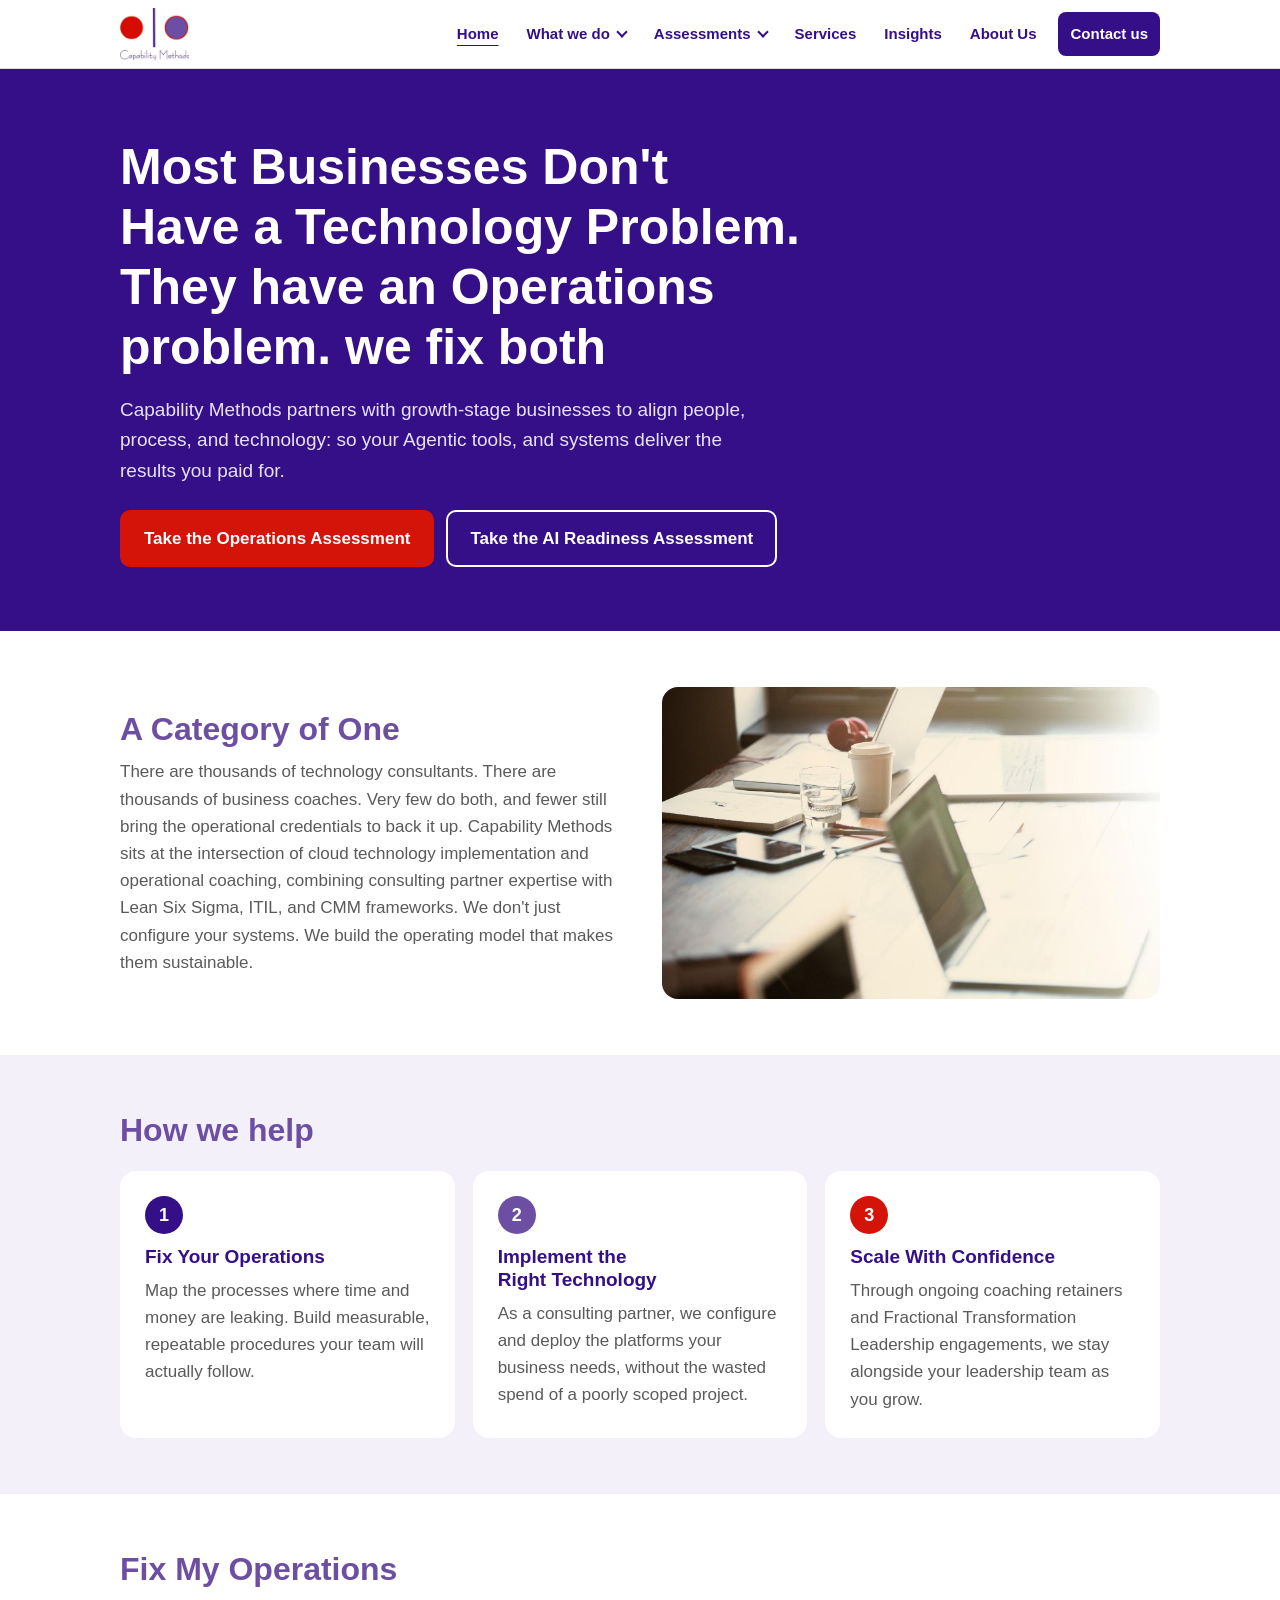
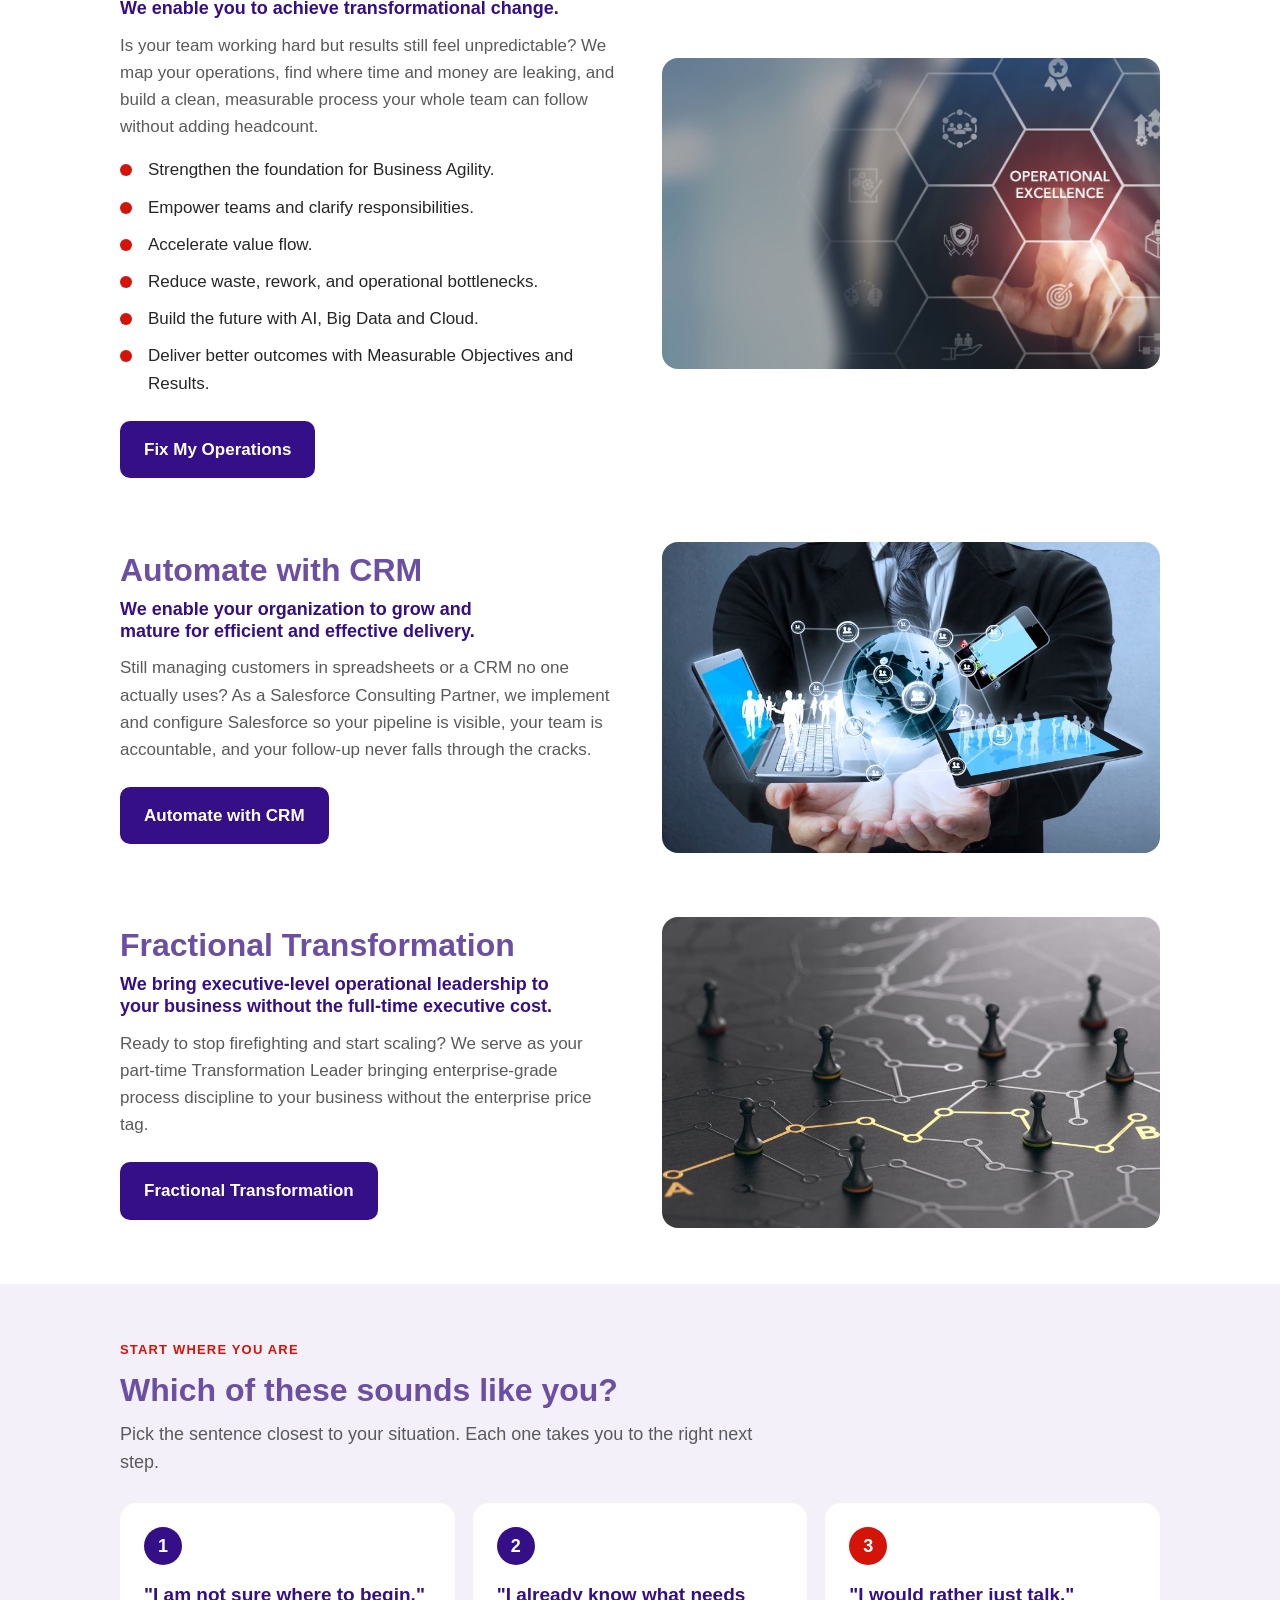
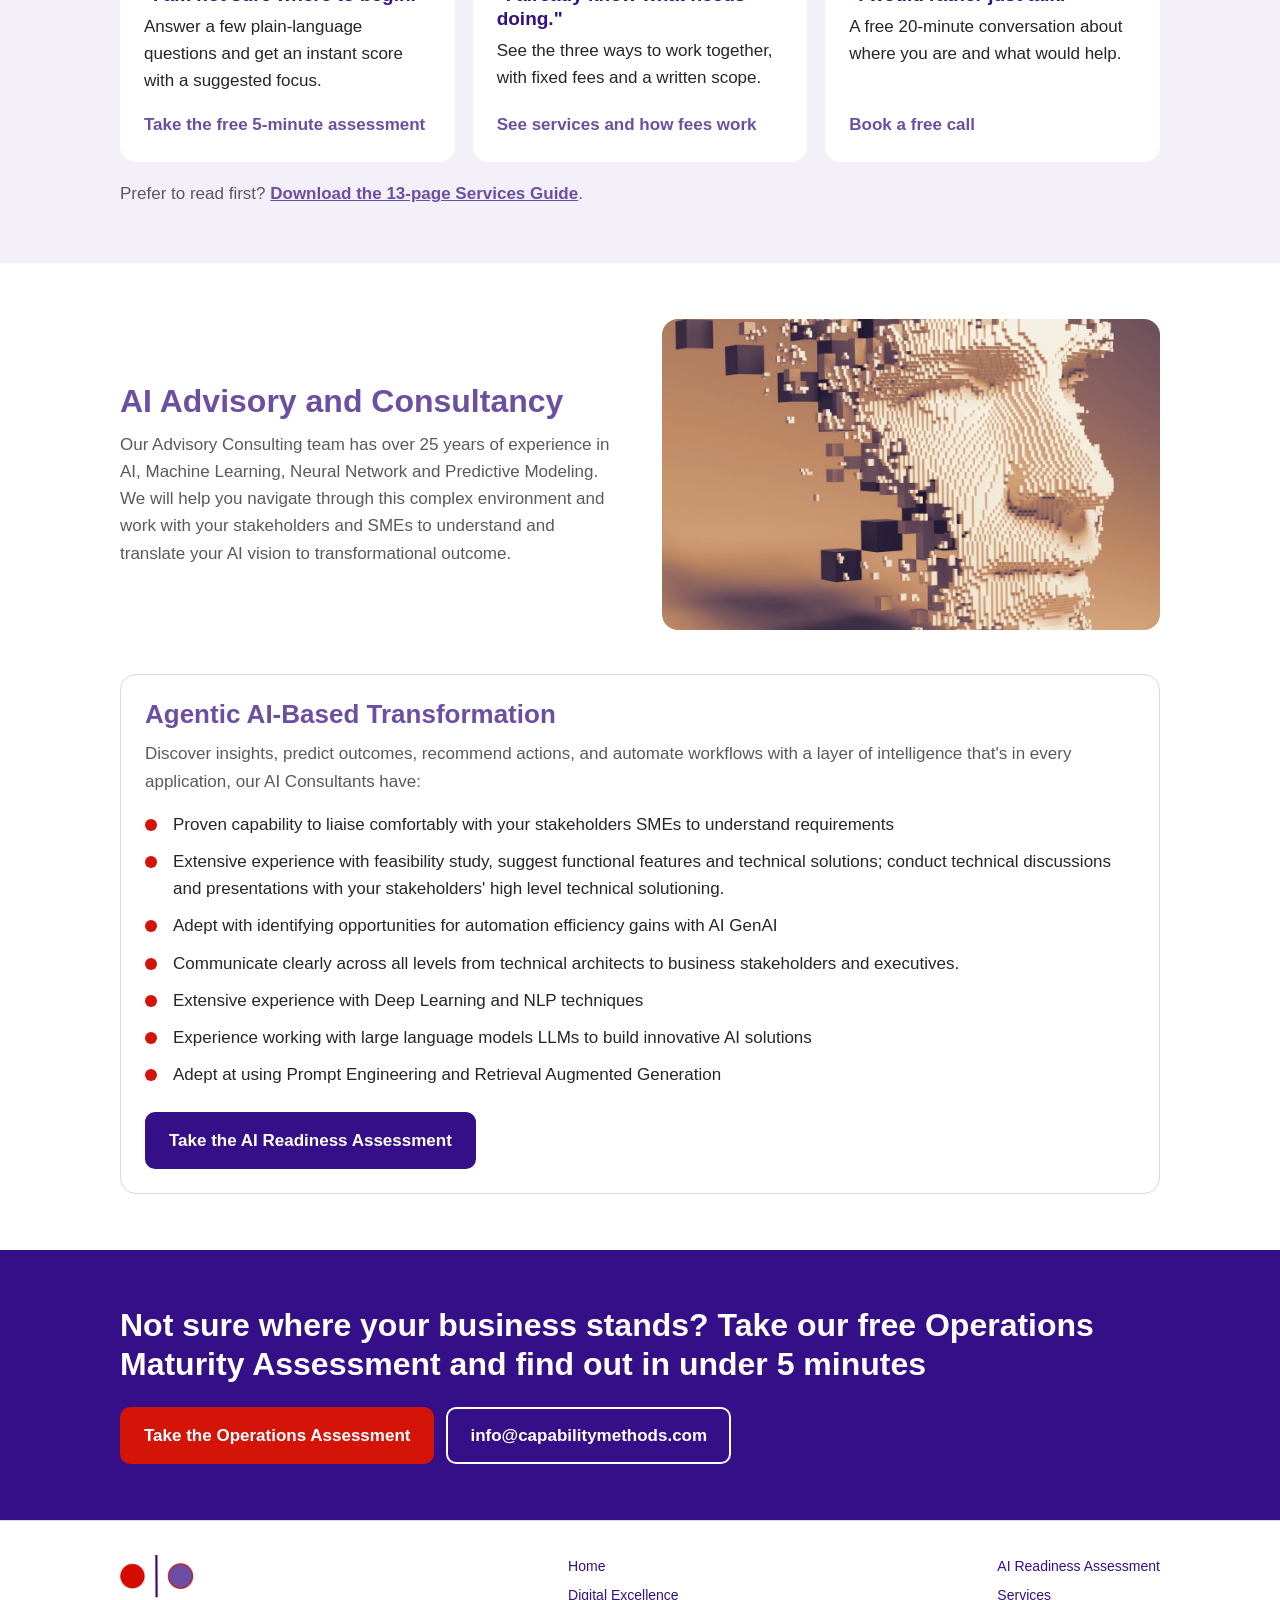
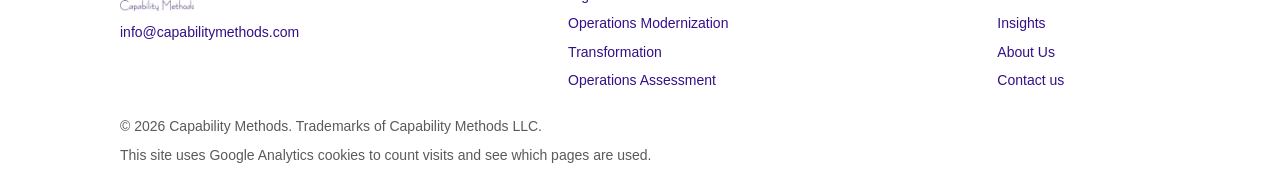
==== index.html @ bdabea22 "Capability Methods main site in the CMLLC brand: 8 pages, shared menu and footer, contact form and b" ====
<!doctype html>
<html lang="en">
<head>
<meta charset="utf-8">
<meta name="viewport" content="width=device-width, initial-scale=1">
<title>Capability Methods | People, process and technology for growth-stage businesses</title>
<meta name="description" content="Capability Methods partners with growth-stage businesses to align people, process, and technology, so your Agentic tools and systems deliver the results you paid for.">
<link rel="canonical" href="https://www.capabilitymethods.com/home">
<meta property="og:type" content="website">
<meta property="og:title" content="Capability Methods | People, process and technology for growth-stage businesses">
<meta property="og:description" content="Capability Methods partners with growth-stage businesses to align people, process, and technology, so your Agentic tools and systems deliver the results you paid for.">
<meta property="og:url" content="https://www.capabilitymethods.com/home">
<meta property="og:image" content="https://www.capabilitymethods.com/assets/img/logo.png">
<link rel="icon" href="/assets/img/logo.png">
<link rel="stylesheet" href="/assets/site.css">
<script async src="https://www.googletagmanager.com/gtag/js?id=G-MKHZ5TBPRN"></script>
<script>window.dataLayer=window.dataLayer||[];function gtag(){dataLayer.push(arguments)}gtag('js',new Date());gtag('config','G-MKHZ5TBPRN');</script>
</head>
<body>
<div class="nav"><div class="wrap">
  <a class="logo" href="https://www.capabilitymethods.com/home"><img src="/assets/img/logo.png" alt="Capability Methods" width="246" height="174"></a>
  <details class="burger"><summary>Menu</summary></details>
  <ul class="menu" aria-label="Main menu"><li><a href="https://www.capabilitymethods.com/home" aria-current="page">Home</a></li><li><details><summary>What we do</summary><ul class="sub"><li><a href="https://www.capabilitymethods.com/operations-consulting">Digital Excellence</a></li><li><a href="https://www.capabilitymethods.com/business-process-modernization">Operations Modernization</a></li><li><a href="https://www.capabilitymethods.com/business-transformation-consulting">Transformation</a></li></ul></details></li><li><details><summary>Assessments</summary><ul class="sub"><li><a href="https://www.capabilitymethods.com/operations-maturity-assessment">Operations Assessment</a></li><li><a href="https://www.capabilitymethods.com/ai-readiness-assessment">AI Readiness Assessment</a></li></ul></details></li><li><a href="https://services.capabilitymethods.com/">Services</a></li><li><a href="https://services.capabilitymethods.com/insights/">Insights</a></li><li><a href="https://www.capabilitymethods.com/about-capability-methods">About Us</a></li><li class="contact"><a href="https://www.capabilitymethods.com/contact-us">Contact us</a></li></ul>
</div></div>
<script>
(function () {
  var lists = Array.prototype.slice.call(document.querySelectorAll('.menu details'));
  var hover = window.matchMedia('(hover: hover) and (pointer: fine)');
  function closeAll(except) { lists.forEach(function (d) { if (d !== except) d.removeAttribute('open'); }); }
  lists.forEach(function (d) {
    var li = d.parentNode, timer;
    d.addEventListener('toggle', function () { if (d.open) closeAll(d); });
    d.querySelector('summary').addEventListener('click', function (e) { if (hover.matches && window.innerWidth > 980 && d.open) e.preventDefault(); });
    li.addEventListener('mouseenter', function () { if (hover.matches && window.innerWidth > 980) { clearTimeout(timer); d.setAttribute('open', ''); } });
    li.addEventListener('mouseleave', function () { if (hover.matches && window.innerWidth > 980) { timer = setTimeout(function () { d.removeAttribute('open'); }, 200); } });
  });
  document.addEventListener('click', function (e) { if (!e.target.closest('.menu details')) closeAll(null); });
  document.addEventListener('keydown', function (e) { if (e.key === 'Escape') closeAll(null); });
})();
</script>
<main>
<!-- EDIT: words on this page are Mark's live Google Sites text (copied 16 Nov 2026). Change words only between the tags. -->
<header class="hero"><div class="wrap">
  <h1>Most Businesses Don't Have a Technology Problem. They have an Operations problem. we fix both</h1>
  <p class="sub">Capability Methods partners with growth-stage businesses to align people, process, and technology: so your Agentic tools, and systems deliver the results you paid for.</p>
  <div class="actions">
    <a class="btn red" href="/operations-maturity-assessment">Take the Operations Assessment</a>
    <a class="btn ghostDark" href="/ai-readiness-assessment">Take the AI Readiness Assessment</a>
  </div>
</div></header>

<section><div class="wrap split">
  <div>
    <h2>A Category of One</h2>
    <p>There are thousands of technology consultants. There are thousands of business coaches. Very few do both, and fewer still bring the operational credentials to back it up. Capability Methods sits at the intersection of cloud technology implementation and operational coaching, combining consulting partner expertise with Lean Six Sigma, ITIL, and CMM frameworks. We don't just configure your systems. We build the operating model that makes them sustainable.</p>
  </div>
  <div class="pic"><img src="/assets/img/desk.jpg" alt="" width="1280" height="853"></div>
</div></section>

<section class="tint"><div class="wrap">
  <h2>How we help</h2>
  <div class="grid3" style="margin-top:22px">
    <div class="card"><span class="badge">1</span><h3>Fix Your Operations</h3><p>Map the processes where time and money are leaking. Build measurable, repeatable procedures your team will actually follow.</p></div>
    <div class="card"><span class="badge purple">2</span><h3>Implement the Right Technology</h3><p>As a consulting partner, we configure and deploy the platforms your business needs, without the wasted spend of a poorly scoped project.</p></div>
    <div class="card"><span class="badge red">3</span><h3>Scale With Confidence</h3><p>Through ongoing coaching retainers and Fractional Transformation Leadership engagements, we stay alongside your leadership team as you grow.</p></div>
  </div>
</div></section>

<section><div class="wrap">
  <div class="split">
    <div>
      <h2>Fix My Operations</h2>
      <h3>We enable you to achieve transformational change.</h3>
      <p>Is your team working hard but results still feel unpredictable? We map your operations, find where time and money are leaking, and build a clean, measurable process your whole team can follow without adding headcount.</p>
      <ul class="checks">
        <li>Strengthen the foundation for Business Agility.</li>
        <li>Empower teams and clarify responsibilities.</li>
        <li>Accelerate value flow.</li>
        <li>Reduce waste, rework, and operational bottlenecks.</li>
        <li>Build the future with AI, Big Data and Cloud.</li>
        <li>Deliver better outcomes with Measurable Objectives and Results.</li>
      </ul>
      <div class="actions"><a class="btn" href="/operations-consulting">Fix My Operations</a></div>
    </div>
    <div class="pic"><img src="/assets/img/operational-excellence.jpg" alt="" loading="lazy"></div>
  </div>

  <div class="split flip">
    <div>
      <h2>Automate with CRM</h2>
      <h3>We enable your organization to grow and mature for efficient and effective delivery.</h3>
      <p>Still managing customers in spreadsheets or a CRM no one actually uses? As a Salesforce Consulting Partner, we implement and configure Salesforce so your pipeline is visible, your team is accountable, and your follow-up never falls through the cracks.</p>
      <div class="actions"><a class="btn" href="/business-process-modernization">Automate with CRM</a></div>
    </div>
    <div class="pic"><img src="/assets/img/connected-business.jpg" alt="" loading="lazy"></div>
  </div>

  <div class="split">
    <div>
      <h2>Fractional Transformation</h2>
      <h3>We bring executive-level operational leadership to your business without the full-time executive cost.</h3>
      <p>Ready to stop firefighting and start scaling? We serve as your part-time Transformation Leader bringing enterprise-grade process discipline to your business without the enterprise price tag.</p>
      <div class="actions"><a class="btn" href="/business-transformation-consulting">Fractional Transformation</a></div>
    </div>
    <div class="pic"><img src="/assets/img/strategy.jpg" alt="" loading="lazy"></div>
  </div>
</div></section>

<section class="tint"><div class="wrap">
  <div class="eyebrow">Start where you are</div>
  <h2>Which of these sounds like you?</h2>
  <p class="lede">Pick the sentence closest to your situation. Each one takes you to the right next step.</p>
  <div class="grid3">
    <a class="pick" href="/operations-maturity-assessment"><span class="badge">1</span><span class="say">"I am not sure where to begin."</span><span>Answer a few plain-language questions and get an instant score with a suggested focus.</span><span class="cta">Take the free 5-minute assessment</span></a>
    <a class="pick" href="https://services.capabilitymethods.com/#tiers"><span class="badge">2</span><span class="say">"I already know what needs doing."</span><span>See the three ways to work together, with fixed fees and a written scope.</span><span class="cta">See services and how fees work</span></a>
    <a class="pick" href="https://calendly.com/capabilitymethods"><span class="badge red">3</span><span class="say">"I would rather just talk."</span><span>A free 20-minute conversation about where you are and what would help.</span><span class="cta">Book a free call</span></a>
  </div>
  <p class="foot-note">Prefer to read first? <a href="https://services.capabilitymethods.com/#guide"><strong>Download the 13-page Services Guide</strong></a>.</p>
</div></section>

<section><div class="wrap">
  <div class="split flip">
    <div>
      <h2>AI Advisory and Consultancy</h2>
      <p>Our Advisory Consulting team has over 25 years of experience in AI, Machine Learning, Neural Network and Predictive Modeling. We will help you navigate through this complex environment and work with your stakeholders and SMEs to understand and translate your AI vision to transformational outcome.</p>
    </div>
    <div class="pic"><img src="/assets/img/ai.jpg" alt="" loading="lazy"></div>
  </div>
  <div class="card" style="margin-top:44px">
    <h2 style="font-size:26px">Agentic AI-Based Transformation</h2>
    <p>Discover insights, predict outcomes, recommend actions, and automate workflows with a layer of intelligence that's in every application, our AI Consultants have:</p>
    <ul class="checks">
      <li>Proven capability to liaise comfortably with your stakeholders SMEs to understand requirements</li>
      <li>Extensive experience with feasibility study, suggest functional features and technical solutions; conduct technical discussions and presentations with your stakeholders' high level technical solutioning.</li>
      <li>Adept with identifying opportunities for automation efficiency gains with AI GenAI</li>
      <li>Communicate clearly across all levels from technical architects to business stakeholders and executives.</li>
      <li>Extensive experience with Deep Learning and NLP techniques</li>
      <li>Experience working with large language models LLMs to build innovative AI solutions</li>
      <li>Adept at using Prompt Engineering and Retrieval Augmented Generation</li>
    </ul>
    <div class="actions"><a class="btn" href="/ai-readiness-assessment">Take the AI Readiness Assessment</a></div>
  </div>
</div></section>

<section class="final"><div class="wrap">
  <h2>Not sure where your business stands? Take our free Operations Maturity Assessment and find out in under 5 minutes</h2>
  <div class="actions">
    <a class="btn red" href="/operations-maturity-assessment">Take the Operations Assessment</a>
    <a class="btn ghostDark" href="mailto:info@capabilitymethods.com">info@capabilitymethods.com</a>
  </div>
</div></section>
</main>
<footer><div class="wrap">
  <div class="cols">
    <div><a class="logo" href="https://www.capabilitymethods.com/home"><img src="/assets/img/logo.png" alt="Capability Methods" width="246" height="174" loading="lazy"></a>
      <p style="margin-top:10px"><a href="mailto:info@capabilitymethods.com">info@capabilitymethods.com</a></p></div>
    <ul><li><a href="https://www.capabilitymethods.com/home">Home</a></li><li><a href="https://www.capabilitymethods.com/operations-consulting">Digital Excellence</a></li><li><a href="https://www.capabilitymethods.com/business-process-modernization">Operations Modernization</a></li><li><a href="https://www.capabilitymethods.com/business-transformation-consulting">Transformation</a></li><li><a href="https://www.capabilitymethods.com/operations-maturity-assessment">Operations Assessment</a></li></ul><ul><li><a href="https://www.capabilitymethods.com/ai-readiness-assessment">AI Readiness Assessment</a></li><li><a href="https://services.capabilitymethods.com/">Services</a></li><li><a href="https://services.capabilitymethods.com/insights/">Insights</a></li><li><a href="https://www.capabilitymethods.com/about-capability-methods">About Us</a></li><li><a href="https://www.capabilitymethods.com/contact-us">Contact us</a></li></ul>
  </div>
  <div class="legal">
    <p>&copy; 2026 Capability Methods. Trademarks of Capability Methods LLC.</p>
    <p>This site uses Google Analytics cookies to count visits and see which pages are used.</p>
  </div>
</div></footer>
<script>
// Each embedded tool (contact form, assessments) reports its height; the page sizes its frame to fit, so no scroll box.
window.addEventListener('message', function (e) {
  if (!e.data || !e.data.cmEmbedHeight) return;
  document.querySelectorAll('iframe.embed').forEach(function (f) {
    if (f.contentWindow === e.source) f.style.height = (e.data.cmEmbedHeight + 2) + 'px';
  });
});
</script>
</body>
</html>
---- assets/site.css ----
/* Produced by the Web/Cloud chat (card W-7). CMLLC brand: same tokens as services.capabilitymethods.com. */
:root{--indigo:#350F88;--purple:#6C4FA3;--red:#D41409;--ink:#262626;--ink2:#5A5A5A;--line:#DCD5EE;--tint:#F3F0FA;--font:Arial,Helvetica,sans-serif}
*{box-sizing:border-box;margin:0;padding:0}
html{scroll-behavior:smooth}
body{font-family:var(--font);color:var(--ink);background:#fff;line-height:1.6;font-size:17px;color-scheme:light}
img{max-width:100%;height:auto;display:block}
.wrap{max-width:1080px;margin-inline:auto;padding-inline:20px}
h1,h2,h3{color:var(--indigo);line-height:1.2;text-wrap:balance}
h2{color:var(--purple)}
h2{font-size:clamp(24px,3.4vw,32px);margin-bottom:10px}
h3{font-size:19px}
p.lede{color:var(--ink2);max-width:64ch;margin-bottom:26px;font-size:18px}
section{padding-block:56px}
section.tint{background:var(--tint)}
.eyebrow{font-size:13px;font-weight:700;letter-spacing:.09em;text-transform:uppercase;color:var(--red);margin-bottom:10px}
a{color:var(--purple)}
a:hover{color:var(--red)}
:focus-visible{outline:3px solid var(--purple);outline-offset:2px}

/* top bar and menu */
.nav{position:sticky;top:0;z-index:20;background:#fff;border-bottom:1px solid var(--line)}
.nav .wrap{display:flex;align-items:center;justify-content:space-between;gap:14px;padding-block:8px}
.nav .logo img{height:52px;width:auto}
.menu{display:flex;align-items:center;gap:4px;list-style:none}
.menu > li{position:relative}
.menu a,.menu summary{display:block;padding:10px 12px;border-radius:8px;font-weight:700;font-size:15px;color:var(--indigo);text-decoration:none;cursor:pointer;list-style:none;white-space:nowrap}
.menu summary::-webkit-details-marker{display:none}
.menu summary::after{content:"";display:inline-block;width:6px;height:6px;margin-left:8px;border-right:2px solid currentColor;border-bottom:2px solid currentColor;transform:translateY(-3px) rotate(45deg)}
.menu a:hover,.menu summary:hover{background:var(--tint)}
.menu a[aria-current]{text-decoration:underline;text-underline-offset:6px}
.menu .sub{position:absolute;top:100%;left:0;min-width:250px;background:#fff;border:1px solid var(--line);border-radius:12px;padding:6px;box-shadow:0 10px 30px rgba(53,15,136,.12);list-style:none}
.menu .sub a{font-weight:400;font-size:15px}
.menu .contact a{background:var(--indigo);color:#fff;margin-left:6px}
.nav .menu a:hover{color:var(--indigo)}
.nav .menu .contact a:hover{color:#fff}
.menu .contact a:hover{opacity:.92;background:var(--indigo)}
.burger{display:none}
@media(max-width:980px){
  .burger{display:block}
  .burger summary{list-style:none;cursor:pointer;font-weight:700;color:var(--indigo);border:2px solid var(--indigo);border-radius:10px;padding:8px 14px}
  .burger summary::-webkit-details-marker{display:none}
  .nav .menu{display:none}
  .burger[open] + .menu{display:flex;flex-direction:column;align-items:stretch;position:absolute;top:100%;left:0;right:0;background:#fff;border-bottom:1px solid var(--line);padding:8px 20px 16px}
  .menu .sub{position:static;box-shadow:none;border:0;padding:0 0 0 14px}
  .menu .contact a{margin:6px 0 0}
}

/* buttons */
.btn{display:inline-block;text-align:center;text-decoration:none;border:2px solid var(--indigo);border-radius:10px;padding:13px 22px;font:inherit;font-weight:700;background:var(--indigo);color:#fff;cursor:pointer}
.btn:hover{opacity:.92}
.btn.onDark{background:#fff;color:var(--indigo);border-color:#fff}
.btn.ghostDark{background:transparent;color:#fff;border-color:#fff}
.btn.ghost{background:transparent;color:var(--indigo)}
.btn.red{background:var(--red);border-color:var(--red);color:#fff}
.btn:hover,.btn.red:hover,.btn.ghostDark:hover{color:#fff}
.btn.onDark:hover{color:var(--indigo)}
.actions{display:flex;gap:12px;flex-wrap:wrap;margin-top:24px}

/* hero */
.hero{background:var(--indigo);color:#fff;padding-block:68px 64px}
.hero .eyebrow{color:#CFC2EE}
.hero h1{color:#fff;font-size:clamp(32px,5vw,50px);max-width:28ch}
.hero p.sub{margin-top:18px;max-width:62ch;font-size:19px;color:#E9E2FA}

/* cards and grids */
.grid3{display:grid;grid-template-columns:repeat(3,1fr);gap:18px}
@media(max-width:900px){.grid3{grid-template-columns:1fr}}
.card{background:#fff;border:1px solid var(--line);border-radius:16px;padding:24px;min-width:0}
section.tint .card{border-color:transparent}
.card p{color:var(--ink2);margin-top:8px}
.badge{flex:none;width:38px;height:38px;border-radius:50%;background:var(--indigo);color:#fff;display:inline-grid;place-items:center;font-weight:700;font-size:18px;margin-bottom:12px}
.badge.red{background:var(--red)}
.badge.purple{background:var(--purple)}

/* text + picture rows */
.split{display:grid;grid-template-columns:1fr 1fr;gap:44px;align-items:center}
.split + .split{margin-top:64px}
.split.flip .pic{order:2}
.split .pic img{border-radius:16px;width:100%;aspect-ratio:16/10;object-fit:cover}
.split h2 a{text-decoration:none}
.split h3{color:var(--indigo);font-size:18px;margin-bottom:12px}
.split p{color:var(--ink2)}
@media(max-width:860px){.split{grid-template-columns:1fr;gap:20px}.split.flip .pic{order:0}}
.checks{list-style:none;display:grid;gap:10px;margin-top:16px}
.checks li{padding-left:28px;position:relative}
.checks li::before{content:"";position:absolute;left:0;top:8px;width:12px;height:12px;border-radius:50%;background:var(--red)}
.more{display:inline-block;margin-top:18px;font-weight:700;text-decoration:none}
.more:hover{text-decoration:underline;text-underline-offset:4px}

/* "which sounds like you" cards */
a.pick{display:flex;flex-direction:column;gap:6px;text-decoration:none;color:inherit;background:#fff;border-radius:16px;padding:22px;border:2px solid transparent;transition:border-color .15s,transform .15s}
a.pick:hover,a.pick:focus-visible{border-color:var(--purple);transform:translateY(-2px);outline:none}
a.pick .say{font-size:19px;font-weight:700;color:var(--indigo);line-height:1.25}
a.pick .cta{margin-top:auto;padding-top:10px;font-weight:700;color:var(--purple)}
a.pick:hover .cta{text-decoration:underline;text-underline-offset:4px}
.foot-note{margin-top:18px;color:var(--ink2)}
@media(prefers-reduced-motion:reduce){a.pick{transition:none}}

/* closing band */
.final{background:var(--indigo);color:#fff}
.final h2{color:#fff}
.hero h2{color:#fff}
.final p{color:#E9E2FA;max-width:62ch}

/* footer */
footer{padding-block:34px 24px;color:var(--ink2);font-size:14px;border-top:1px solid var(--line)}
footer .cols{display:flex;flex-wrap:wrap;gap:28px 60px;justify-content:space-between;align-items:flex-start}
footer .logo img{height:56px;width:auto}
footer ul{list-style:none;display:grid;gap:6px}
footer a{color:var(--indigo);text-decoration:none}
footer a:hover{color:var(--red)}
footer .legal{margin-top:24px}
footer .legal p+p{margin-top:6px}

/* embedded tools (contact form and the two assessments) */
.embed{border:0;width:100%;min-height:300px;display:block;background:transparent;overflow:hidden}
.quote{border-left:4px solid var(--purple);padding:6px 0 6px 18px;margin-top:16px;color:var(--ink);font-size:18px}
.quote cite{display:block;margin-top:6px;font-style:normal;font-size:14px;color:var(--ink2)}
.grid2{display:grid;grid-template-columns:repeat(2,1fr);gap:18px}
@media(max-width:800px){.grid2{grid-template-columns:1fr}}
.pillar .we{margin-top:10px;font-size:15px;color:var(--ink)}
.pillar .we b{color:var(--indigo)}
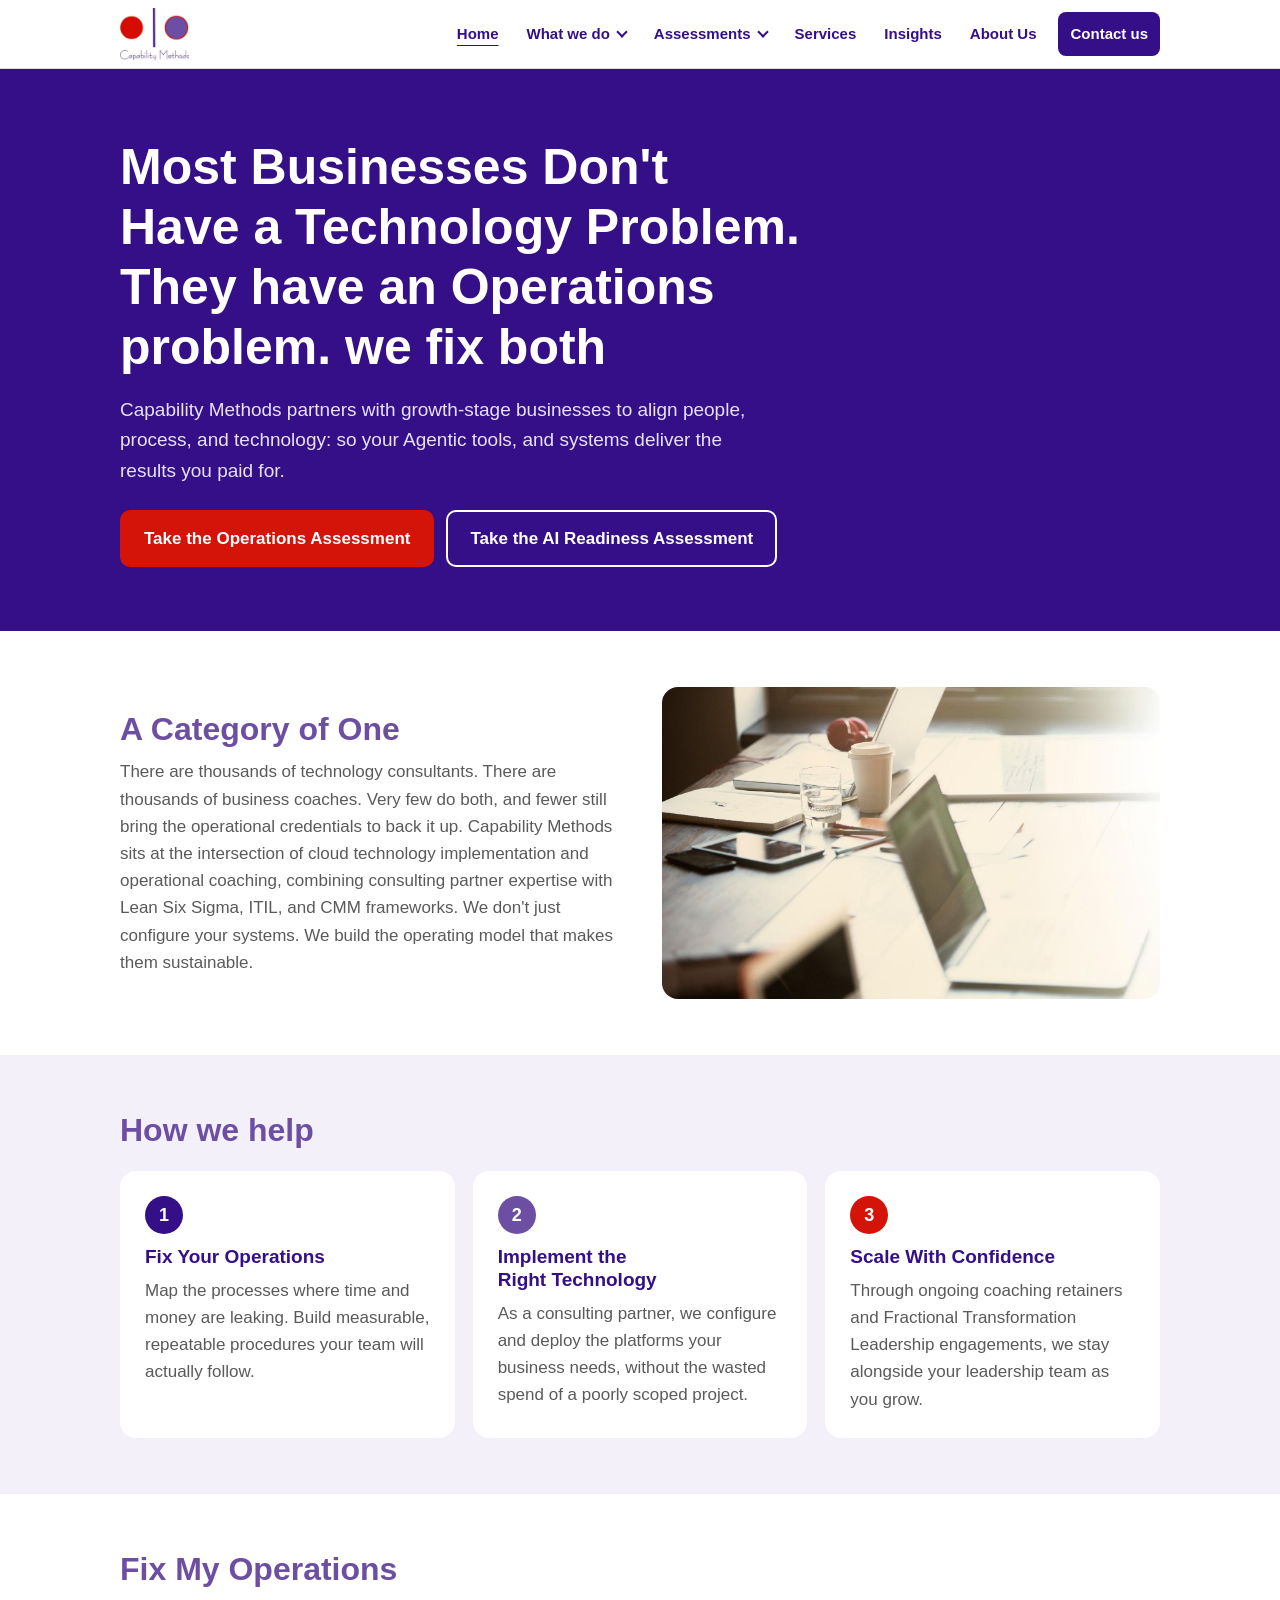
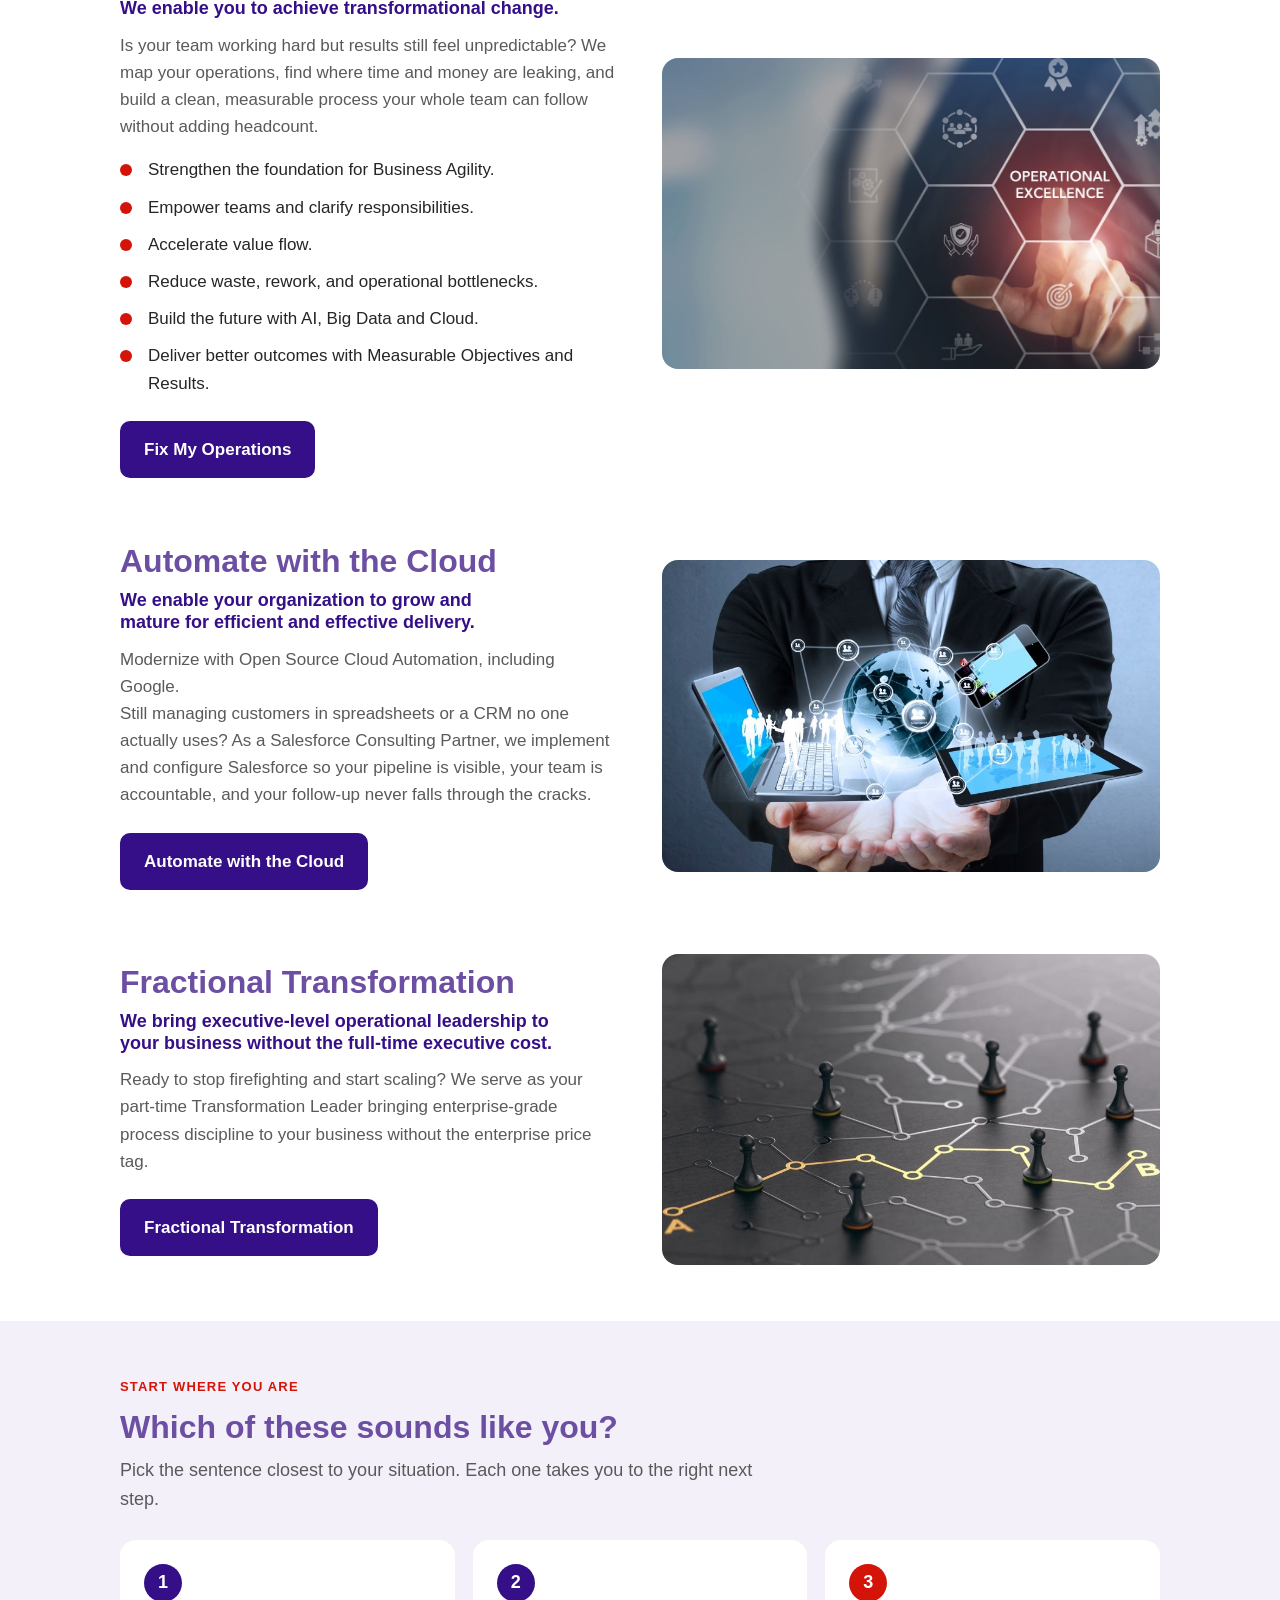
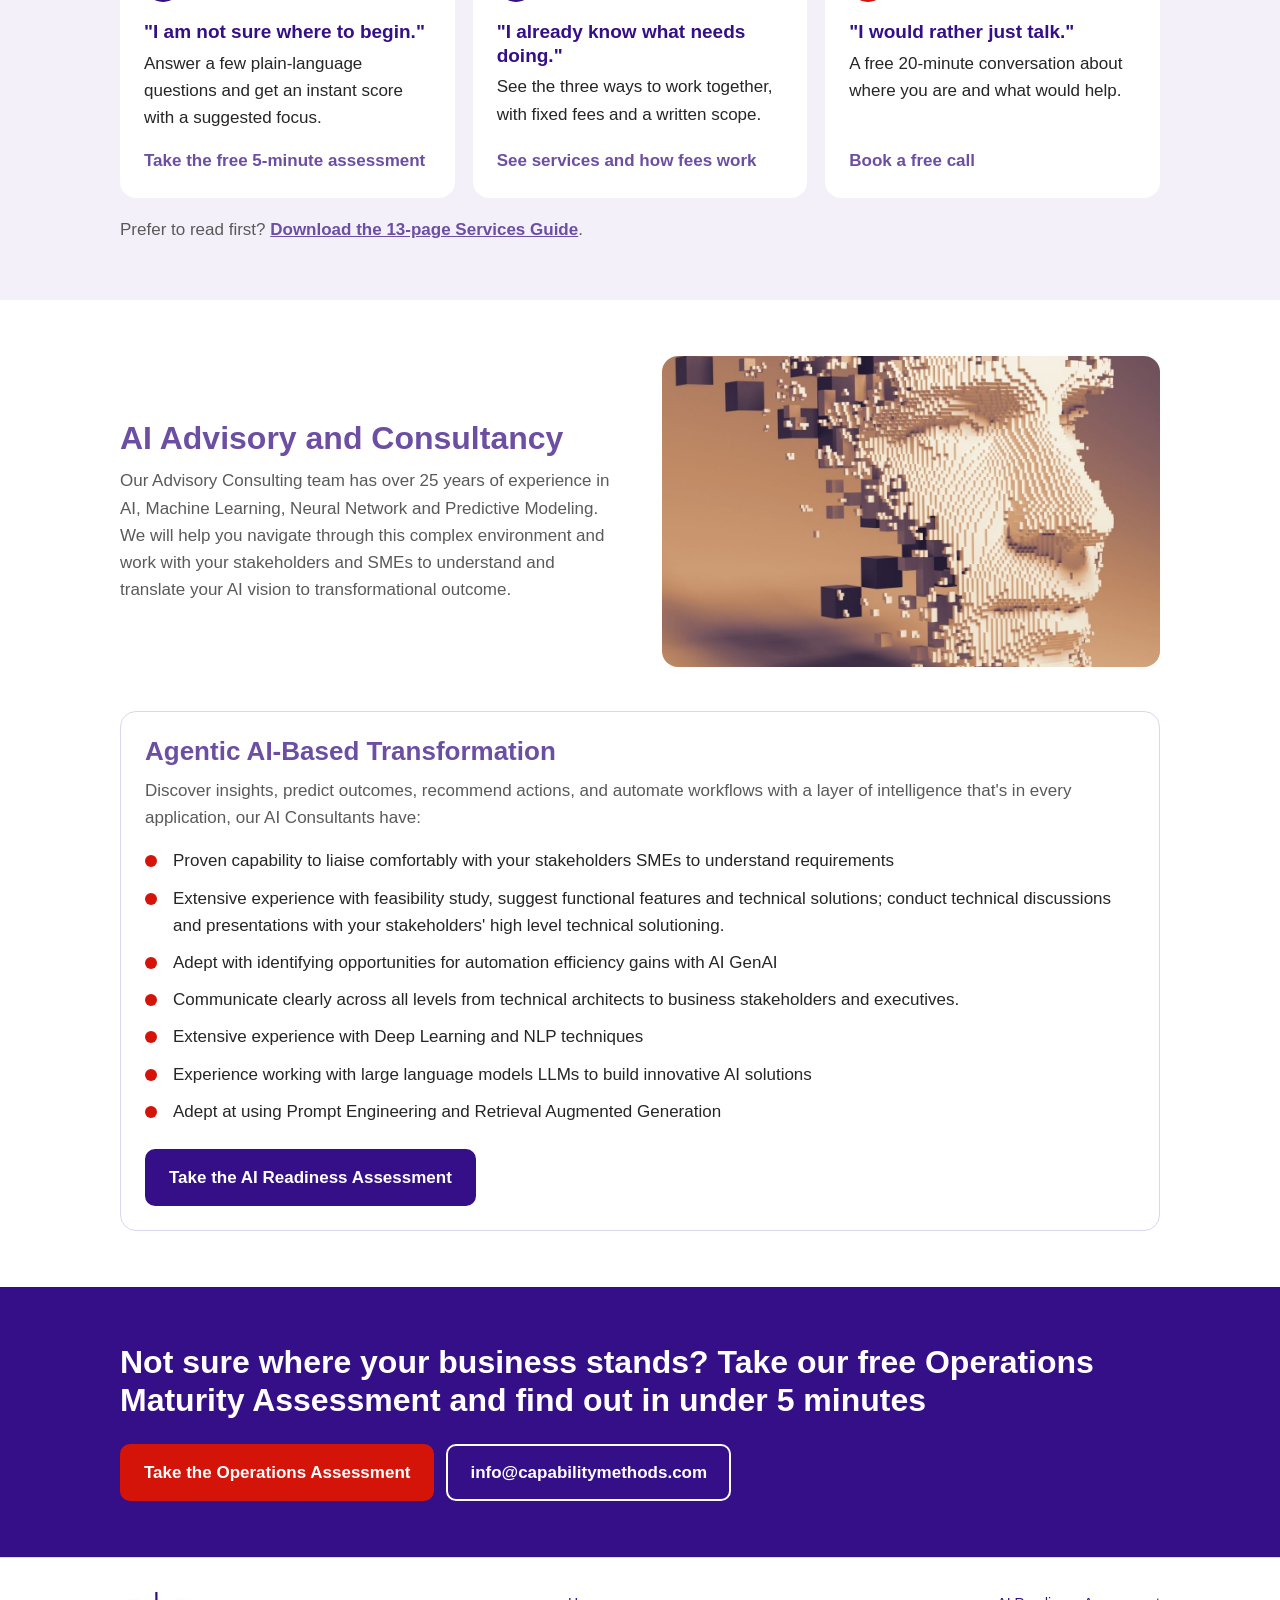
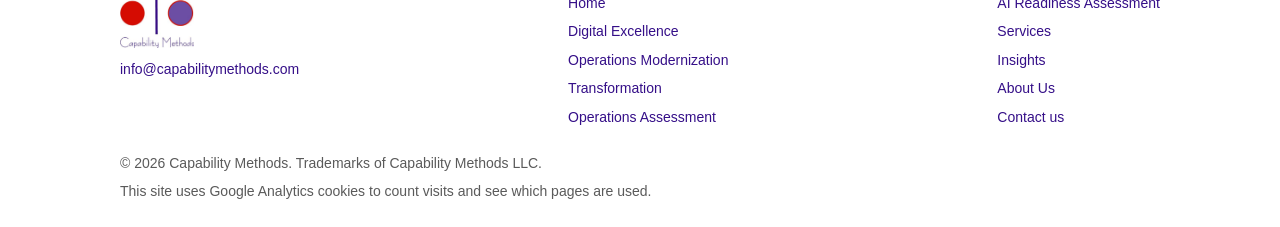
==== commit a93b2f28: "Home: Automate with the Cloud" ====
--- a/index.html
+++ b/index.html
@@ -5,11 +5,11 @@
 <meta name="viewport" content="width=device-width, initial-scale=1">
 <title>Capability Methods | People, process and technology for growth-stage businesses</title>
 <meta name="description" content="Capability Methods partners with growth-stage businesses to align people, process, and technology, so your Agentic tools and systems deliver the results you paid for.">
-<link rel="canonical" href="https://www.capabilitymethods.com/home">
+<link rel="canonical" href="https://www.capabilitymethods.com/home/">
 <meta property="og:type" content="website">
 <meta property="og:title" content="Capability Methods | People, process and technology for growth-stage businesses">
 <meta property="og:description" content="Capability Methods partners with growth-stage businesses to align people, process, and technology, so your Agentic tools and systems deliver the results you paid for.">
-<meta property="og:url" content="https://www.capabilitymethods.com/home">
+<meta property="og:url" content="https://www.capabilitymethods.com/home/">
 <meta property="og:image" content="https://www.capabilitymethods.com/assets/img/logo.png">
 <link rel="icon" href="/assets/img/logo.png">
 <link rel="stylesheet" href="/assets/site.css">
@@ -18,9 +18,9 @@
 </head>
 <body>
 <div class="nav"><div class="wrap">
-  <a class="logo" href="https://www.capabilitymethods.com/home"><img src="/assets/img/logo.png" alt="Capability Methods" width="246" height="174"></a>
+  <a class="logo" href="https://www.capabilitymethods.com/home/"><img src="/assets/img/logo.png" alt="Capability Methods" width="246" height="174"></a>
   <details class="burger"><summary>Menu</summary></details>
-  <ul class="menu" aria-label="Main menu"><li><a href="https://www.capabilitymethods.com/home" aria-current="page">Home</a></li><li><details><summary>What we do</summary><ul class="sub"><li><a href="https://www.capabilitymethods.com/operations-consulting">Digital Excellence</a></li><li><a href="https://www.capabilitymethods.com/business-process-modernization">Operations Modernization</a></li><li><a href="https://www.capabilitymethods.com/business-transformation-consulting">Transformation</a></li></ul></details></li><li><details><summary>Assessments</summary><ul class="sub"><li><a href="https://www.capabilitymethods.com/operations-maturity-assessment">Operations Assessment</a></li><li><a href="https://www.capabilitymethods.com/ai-readiness-assessment">AI Readiness Assessment</a></li></ul></details></li><li><a href="https://services.capabilitymethods.com/">Services</a></li><li><a href="https://services.capabilitymethods.com/insights/">Insights</a></li><li><a href="https://www.capabilitymethods.com/about-capability-methods">About Us</a></li><li class="contact"><a href="https://www.capabilitymethods.com/contact-us">Contact us</a></li></ul>
+  <ul class="menu" aria-label="Main menu"><li><a href="https://www.capabilitymethods.com/home/" aria-current="page">Home</a></li><li><details><summary>What we do</summary><ul class="sub"><li><a href="https://www.capabilitymethods.com/operations-consulting/">Digital Excellence</a></li><li><a href="https://www.capabilitymethods.com/business-process-modernization/">Operations Modernization</a></li><li><a href="https://www.capabilitymethods.com/business-transformation-consulting/">Transformation</a></li></ul></details></li><li><details><summary>Assessments</summary><ul class="sub"><li><a href="https://www.capabilitymethods.com/operations-maturity-assessment/">Operations Assessment</a></li><li><a href="https://www.capabilitymethods.com/ai-readiness-assessment/">AI Readiness Assessment</a></li></ul></details></li><li><a href="https://services.capabilitymethods.com/">Services</a></li><li><a href="https://services.capabilitymethods.com/insights/">Insights</a></li><li><a href="https://www.capabilitymethods.com/about-capability-methods/">About Us</a></li><li class="contact"><a href="https://www.capabilitymethods.com/contact-us/">Contact us</a></li></ul>
 </div></div>
 <script>
 (function () {
@@ -44,8 +44,8 @@
   <h1>Most Businesses Don't Have a Technology Problem. They have an Operations problem. we fix both</h1>
   <p class="sub">Capability Methods partners with growth-stage businesses to align people, process, and technology: so your Agentic tools, and systems deliver the results you paid for.</p>
   <div class="actions">
-    <a class="btn red" href="/operations-maturity-assessment">Take the Operations Assessment</a>
-    <a class="btn ghostDark" href="/ai-readiness-assessment">Take the AI Readiness Assessment</a>
+    <a class="btn red" href="/operations-maturity-assessment/">Take the Operations Assessment</a>
+    <a class="btn ghostDark" href="/ai-readiness-assessment/">Take the AI Readiness Assessment</a>
   </div>
 </div></header>
 
@@ -80,17 +80,18 @@
         <li>Build the future with AI, Big Data and Cloud.</li>
         <li>Deliver better outcomes with Measurable Objectives and Results.</li>
       </ul>
-      <div class="actions"><a class="btn" href="/operations-consulting">Fix My Operations</a></div>
+      <div class="actions"><a class="btn" href="/operations-consulting/">Fix My Operations</a></div>
     </div>
     <div class="pic"><img src="/assets/img/operational-excellence.jpg" alt="" loading="lazy"></div>
   </div>
 
   <div class="split flip">
     <div>
-      <h2>Automate with CRM</h2>
+      <h2>Automate with the Cloud</h2>
       <h3>We enable your organization to grow and mature for efficient and effective delivery.</h3>
+      <p>Modernize with Open Source Cloud Automation, including Google.</p>
       <p>Still managing customers in spreadsheets or a CRM no one actually uses? As a Salesforce Consulting Partner, we implement and configure Salesforce so your pipeline is visible, your team is accountable, and your follow-up never falls through the cracks.</p>
-      <div class="actions"><a class="btn" href="/business-process-modernization">Automate with CRM</a></div>
+      <div class="actions"><a class="btn" href="/business-process-modernization/">Automate with the Cloud</a></div>
     </div>
     <div class="pic"><img src="/assets/img/connected-business.jpg" alt="" loading="lazy"></div>
   </div>
@@ -100,7 +101,7 @@
       <h2>Fractional Transformation</h2>
       <h3>We bring executive-level operational leadership to your business without the full-time executive cost.</h3>
       <p>Ready to stop firefighting and start scaling? We serve as your part-time Transformation Leader bringing enterprise-grade process discipline to your business without the enterprise price tag.</p>
-      <div class="actions"><a class="btn" href="/business-transformation-consulting">Fractional Transformation</a></div>
+      <div class="actions"><a class="btn" href="/business-transformation-consulting/">Fractional Transformation</a></div>
     </div>
     <div class="pic"><img src="/assets/img/strategy.jpg" alt="" loading="lazy"></div>
   </div>
@@ -111,7 +112,7 @@
   <h2>Which of these sounds like you?</h2>
   <p class="lede">Pick the sentence closest to your situation. Each one takes you to the right next step.</p>
   <div class="grid3">
-    <a class="pick" href="/operations-maturity-assessment"><span class="badge">1</span><span class="say">"I am not sure where to begin."</span><span>Answer a few plain-language questions and get an instant score with a suggested focus.</span><span class="cta">Take the free 5-minute assessment</span></a>
+    <a class="pick" href="/operations-maturity-assessment/"><span class="badge">1</span><span class="say">"I am not sure where to begin."</span><span>Answer a few plain-language questions and get an instant score with a suggested focus.</span><span class="cta">Take the free 5-minute assessment</span></a>
     <a class="pick" href="https://services.capabilitymethods.com/#tiers"><span class="badge">2</span><span class="say">"I already know what needs doing."</span><span>See the three ways to work together, with fixed fees and a written scope.</span><span class="cta">See services and how fees work</span></a>
     <a class="pick" href="https://calendly.com/capabilitymethods"><span class="badge red">3</span><span class="say">"I would rather just talk."</span><span>A free 20-minute conversation about where you are and what would help.</span><span class="cta">Book a free call</span></a>
   </div>
@@ -138,23 +139,23 @@
       <li>Experience working with large language models LLMs to build innovative AI solutions</li>
       <li>Adept at using Prompt Engineering and Retrieval Augmented Generation</li>
     </ul>
-    <div class="actions"><a class="btn" href="/ai-readiness-assessment">Take the AI Readiness Assessment</a></div>
+    <div class="actions"><a class="btn" href="/ai-readiness-assessment/">Take the AI Readiness Assessment</a></div>
   </div>
 </div></section>
 
 <section class="final"><div class="wrap">
   <h2>Not sure where your business stands? Take our free Operations Maturity Assessment and find out in under 5 minutes</h2>
   <div class="actions">
-    <a class="btn red" href="/operations-maturity-assessment">Take the Operations Assessment</a>
+    <a class="btn red" href="/operations-maturity-assessment/">Take the Operations Assessment</a>
     <a class="btn ghostDark" href="mailto:info@capabilitymethods.com">info@capabilitymethods.com</a>
   </div>
 </div></section>
 </main>
 <footer><div class="wrap">
   <div class="cols">
-    <div><a class="logo" href="https://www.capabilitymethods.com/home"><img src="/assets/img/logo.png" alt="Capability Methods" width="246" height="174" loading="lazy"></a>
+    <div><a class="logo" href="https://www.capabilitymethods.com/home/"><img src="/assets/img/logo.png" alt="Capability Methods" width="246" height="174" loading="lazy"></a>
       <p style="margin-top:10px"><a href="mailto:info@capabilitymethods.com">info@capabilitymethods.com</a></p></div>
-    <ul><li><a href="https://www.capabilitymethods.com/home">Home</a></li><li><a href="https://www.capabilitymethods.com/operations-consulting">Digital Excellence</a></li><li><a href="https://www.capabilitymethods.com/business-process-modernization">Operations Modernization</a></li><li><a href="https://www.capabilitymethods.com/business-transformation-consulting">Transformation</a></li><li><a href="https://www.capabilitymethods.com/operations-maturity-assessment">Operations Assessment</a></li></ul><ul><li><a href="https://www.capabilitymethods.com/ai-readiness-assessment">AI Readiness Assessment</a></li><li><a href="https://services.capabilitymethods.com/">Services</a></li><li><a href="https://services.capabilitymethods.com/insights/">Insights</a></li><li><a href="https://www.capabilitymethods.com/about-capability-methods">About Us</a></li><li><a href="https://www.capabilitymethods.com/contact-us">Contact us</a></li></ul>
+    <ul><li><a href="https://www.capabilitymethods.com/home/">Home</a></li><li><a href="https://www.capabilitymethods.com/operations-consulting/">Digital Excellence</a></li><li><a href="https://www.capabilitymethods.com/business-process-modernization/">Operations Modernization</a></li><li><a href="https://www.capabilitymethods.com/business-transformation-consulting/">Transformation</a></li><li><a href="https://www.capabilitymethods.com/operations-maturity-assessment/">Operations Assessment</a></li></ul><ul><li><a href="https://www.capabilitymethods.com/ai-readiness-assessment/">AI Readiness Assessment</a></li><li><a href="https://services.capabilitymethods.com/">Services</a></li><li><a href="https://services.capabilitymethods.com/insights/">Insights</a></li><li><a href="https://www.capabilitymethods.com/about-capability-methods/">About Us</a></li><li><a href="https://www.capabilitymethods.com/contact-us/">Contact us</a></li></ul>
   </div>
   <div class="legal">
     <p>&copy; 2026 Capability Methods. Trademarks of Capability Methods LLC.</p>
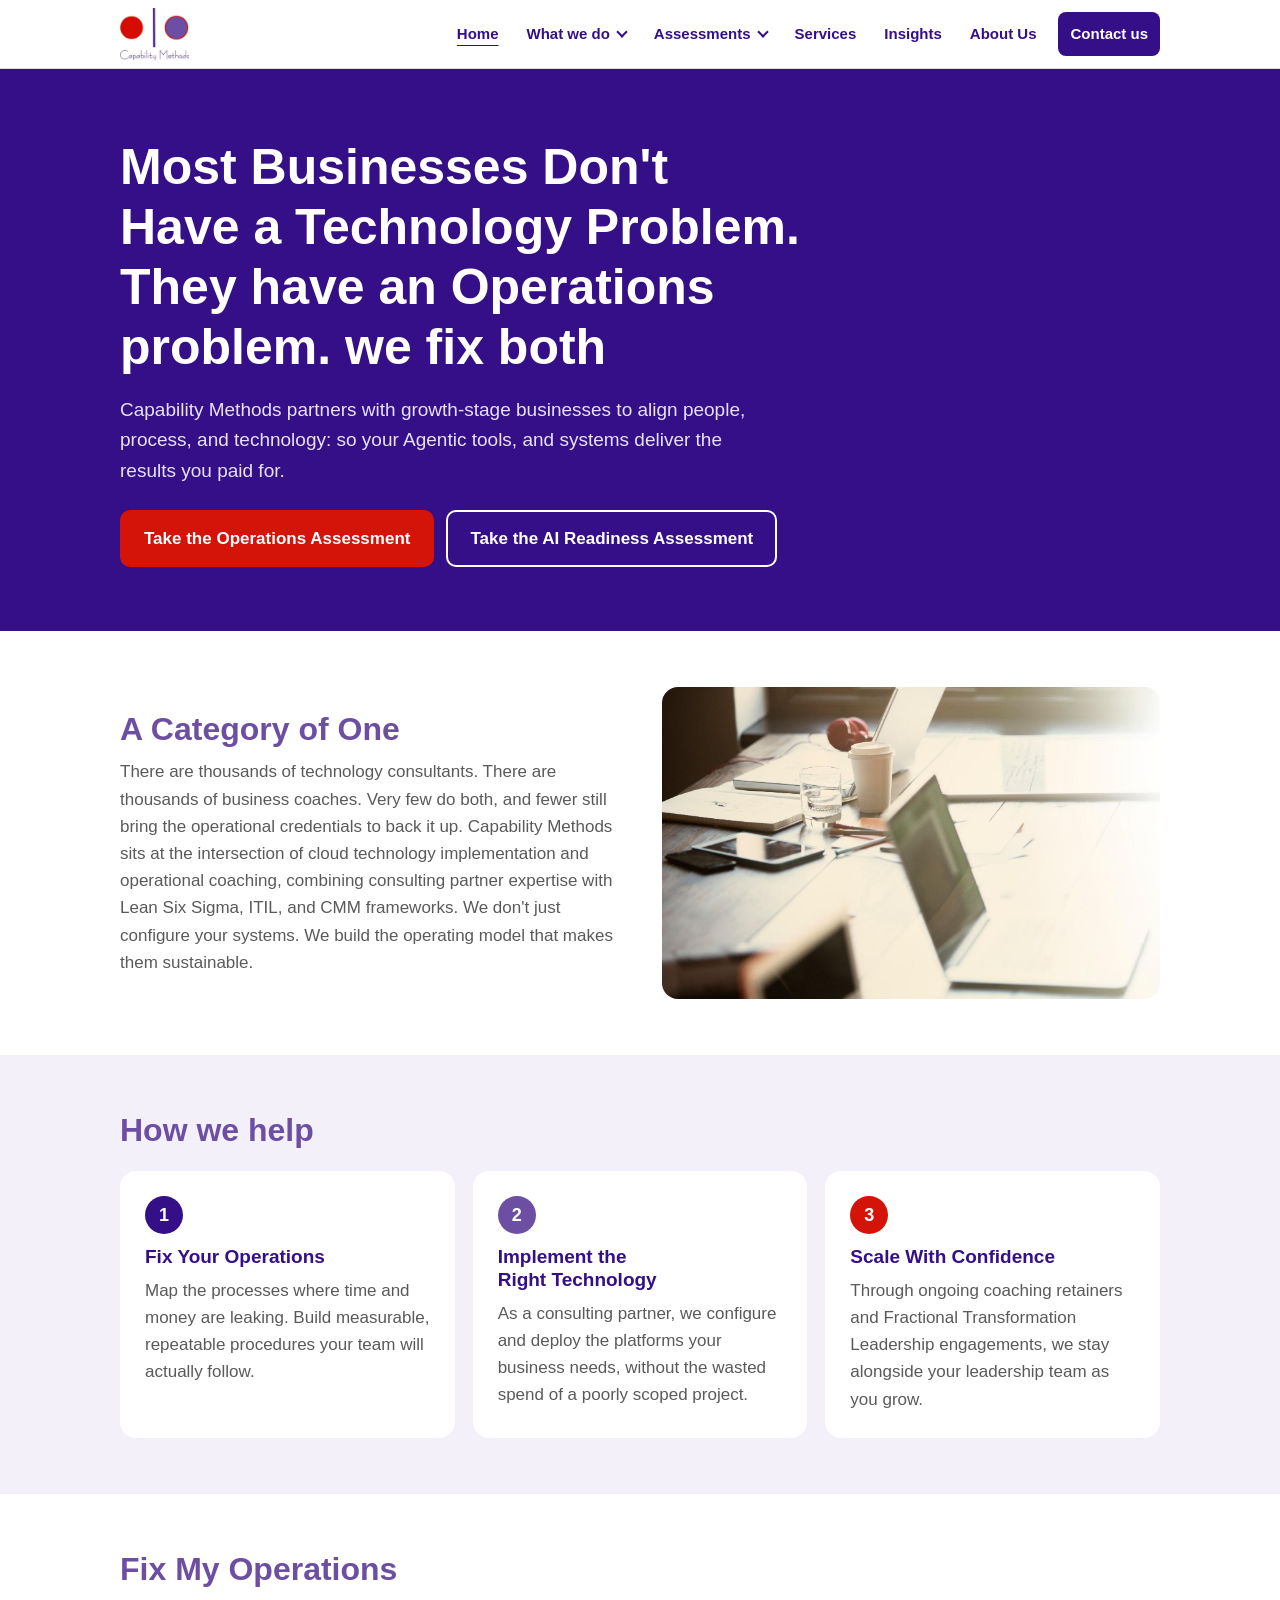
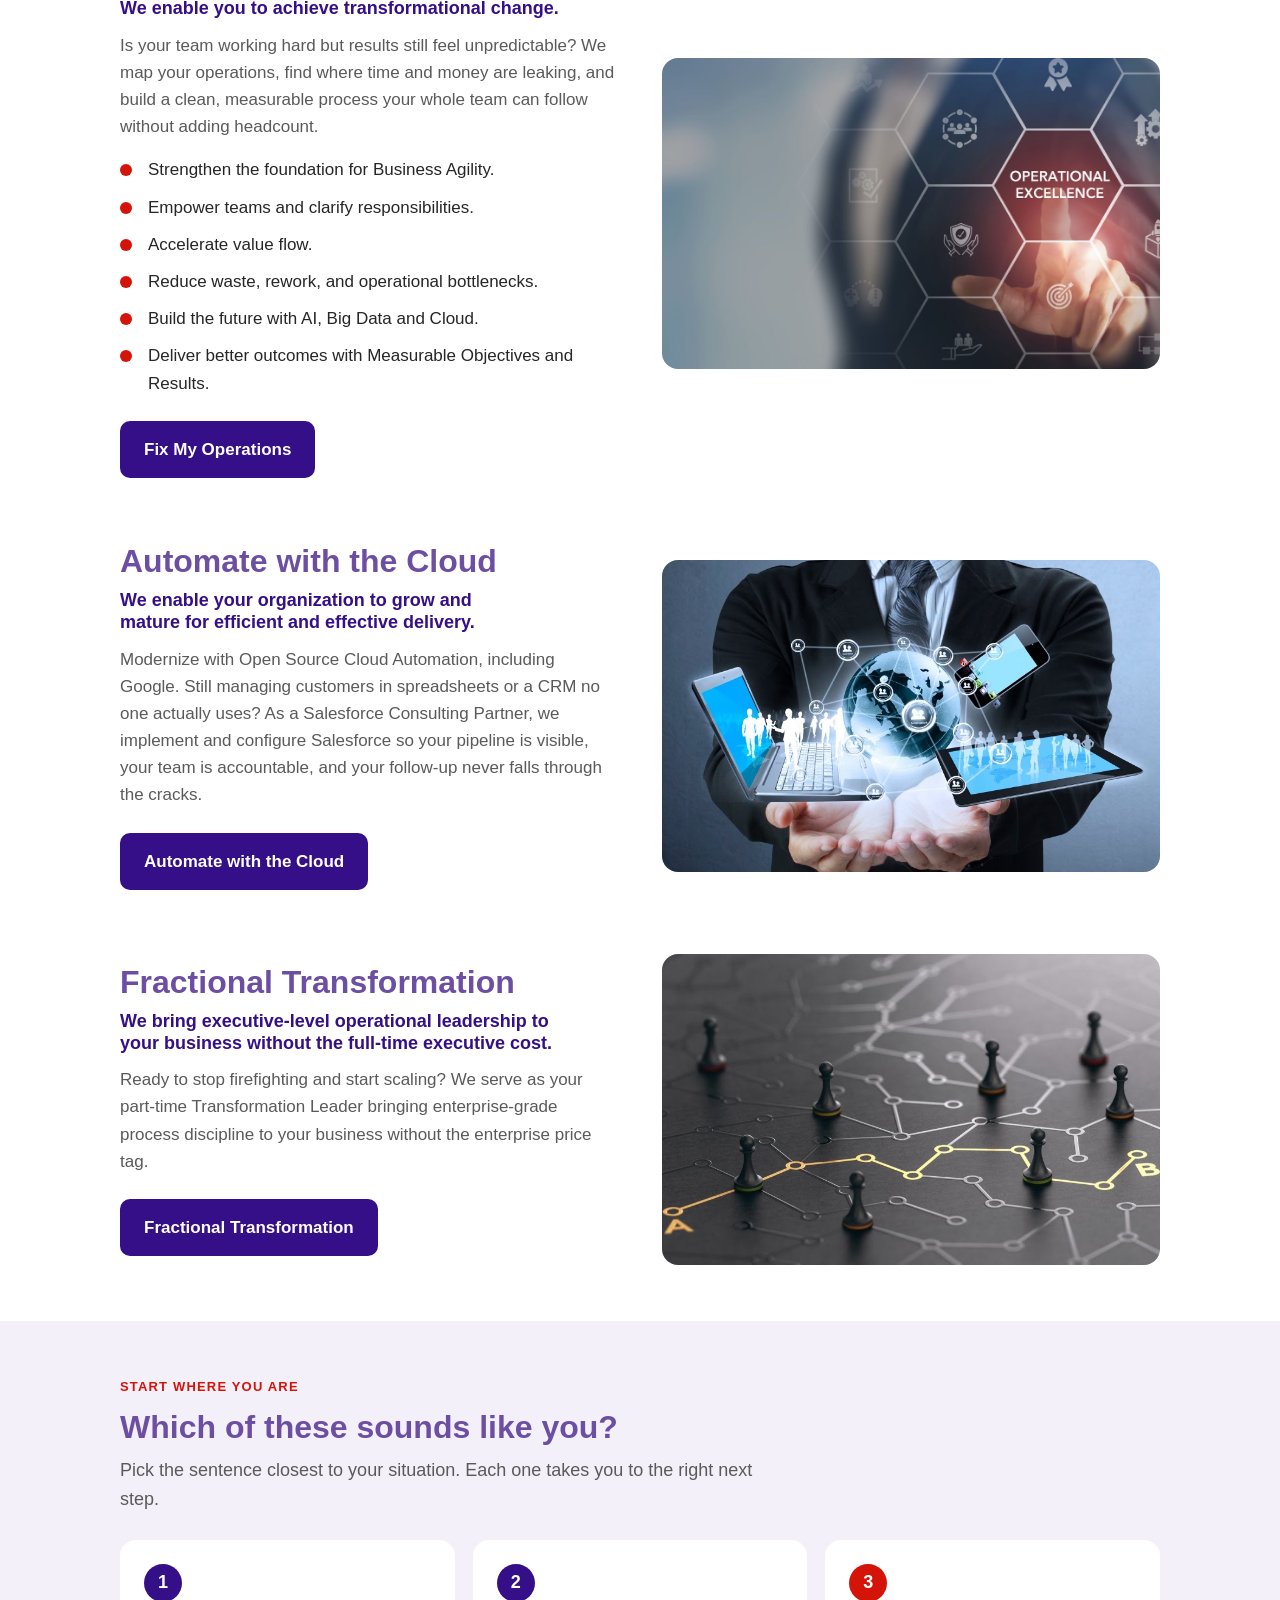
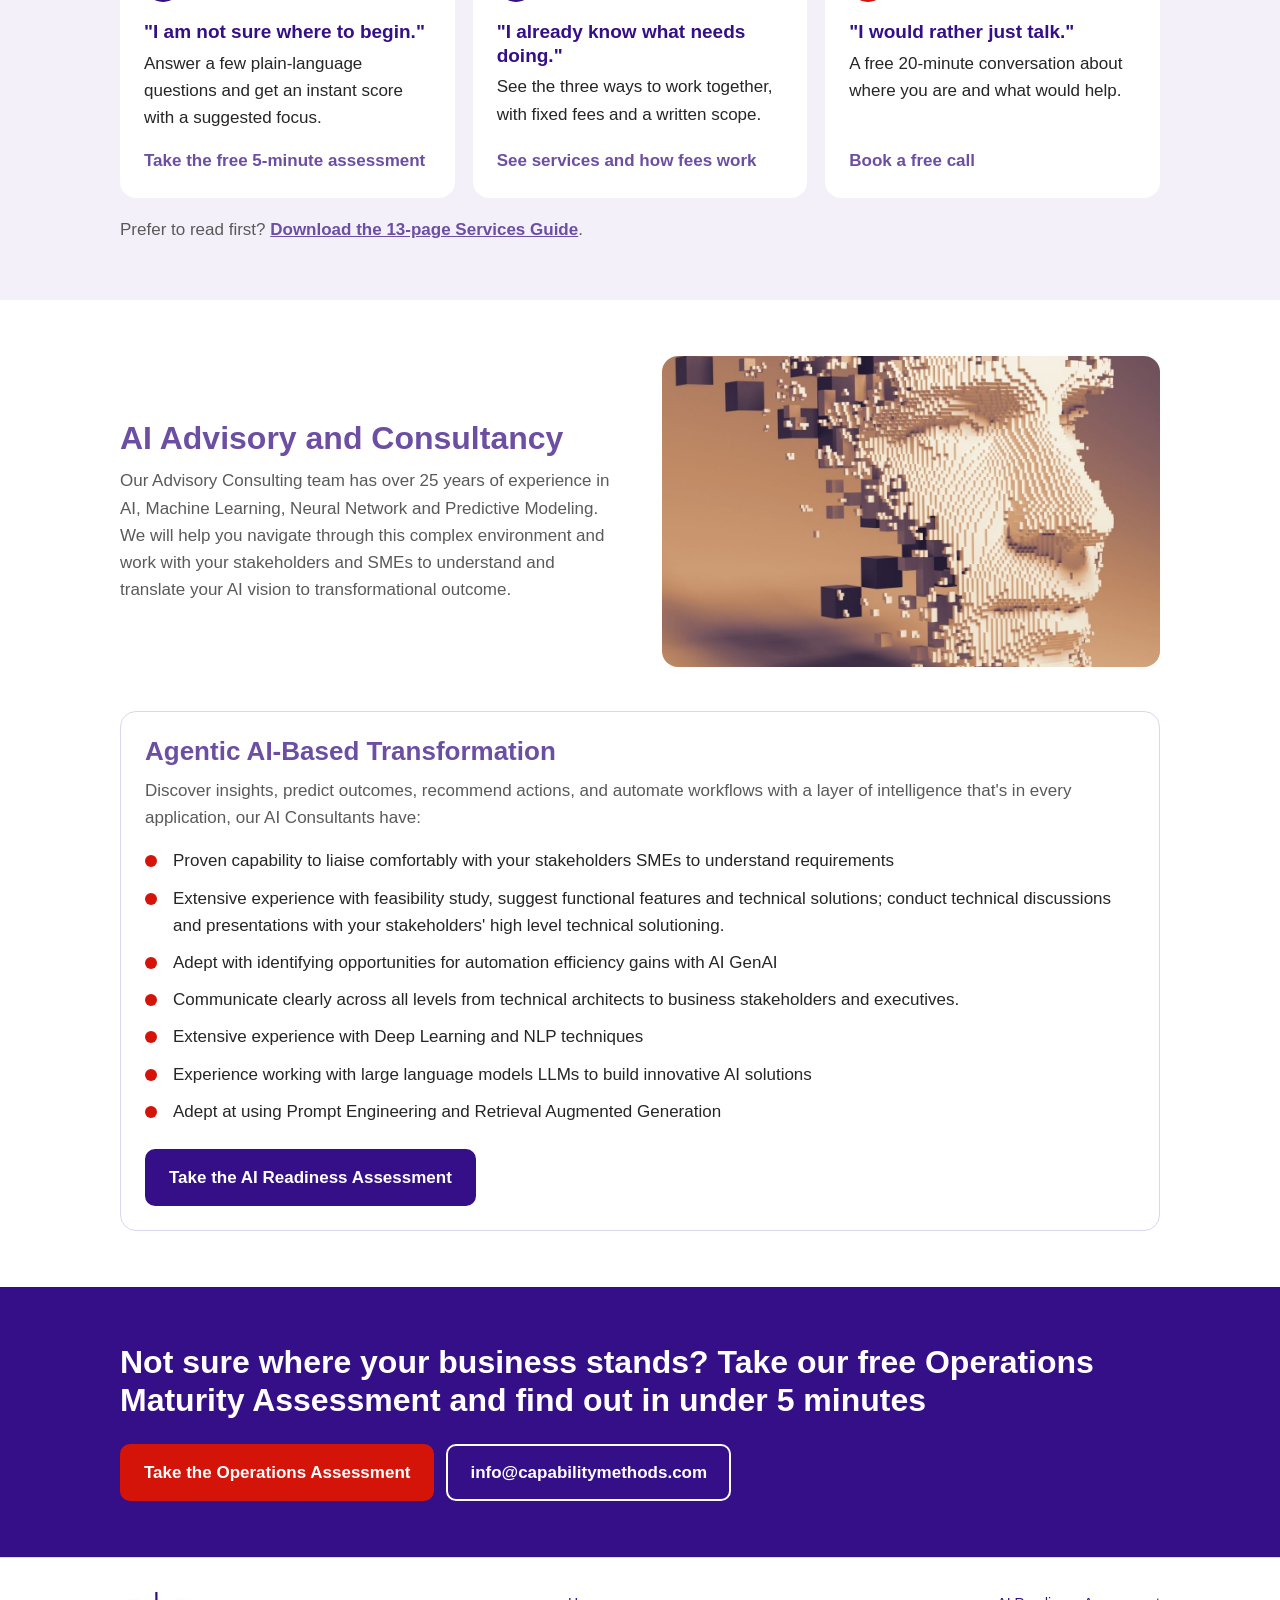
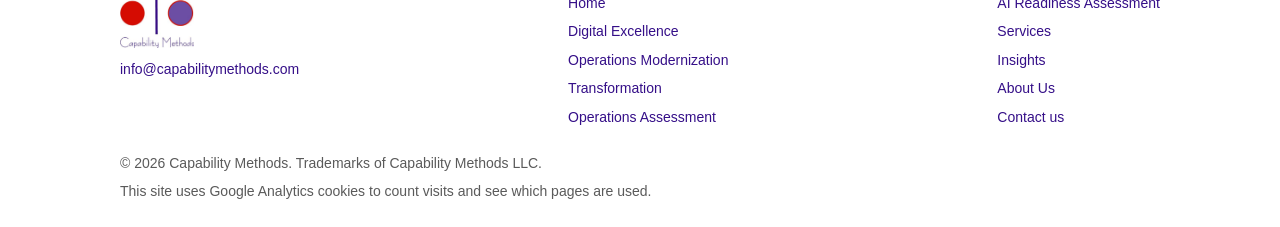
==== commit 0c62cf60: "Home: merge paragraphs" ====
--- a/index.html
+++ b/index.html
@@ -89,8 +89,7 @@
     <div>
       <h2>Automate with the Cloud</h2>
       <h3>We enable your organization to grow and mature for efficient and effective delivery.</h3>
-      <p>Modernize with Open Source Cloud Automation, including Google.</p>
-      <p>Still managing customers in spreadsheets or a CRM no one actually uses? As a Salesforce Consulting Partner, we implement and configure Salesforce so your pipeline is visible, your team is accountable, and your follow-up never falls through the cracks.</p>
+      <p>Modernize with Open Source Cloud Automation, including Google. Still managing customers in spreadsheets or a CRM no one actually uses? As a Salesforce Consulting Partner, we implement and configure Salesforce so your pipeline is visible, your team is accountable, and your follow-up never falls through the cracks.</p>
       <div class="actions"><a class="btn" href="/business-process-modernization/">Automate with the Cloud</a></div>
     </div>
     <div class="pic"><img src="/assets/img/connected-business.jpg" alt="" loading="lazy"></div>
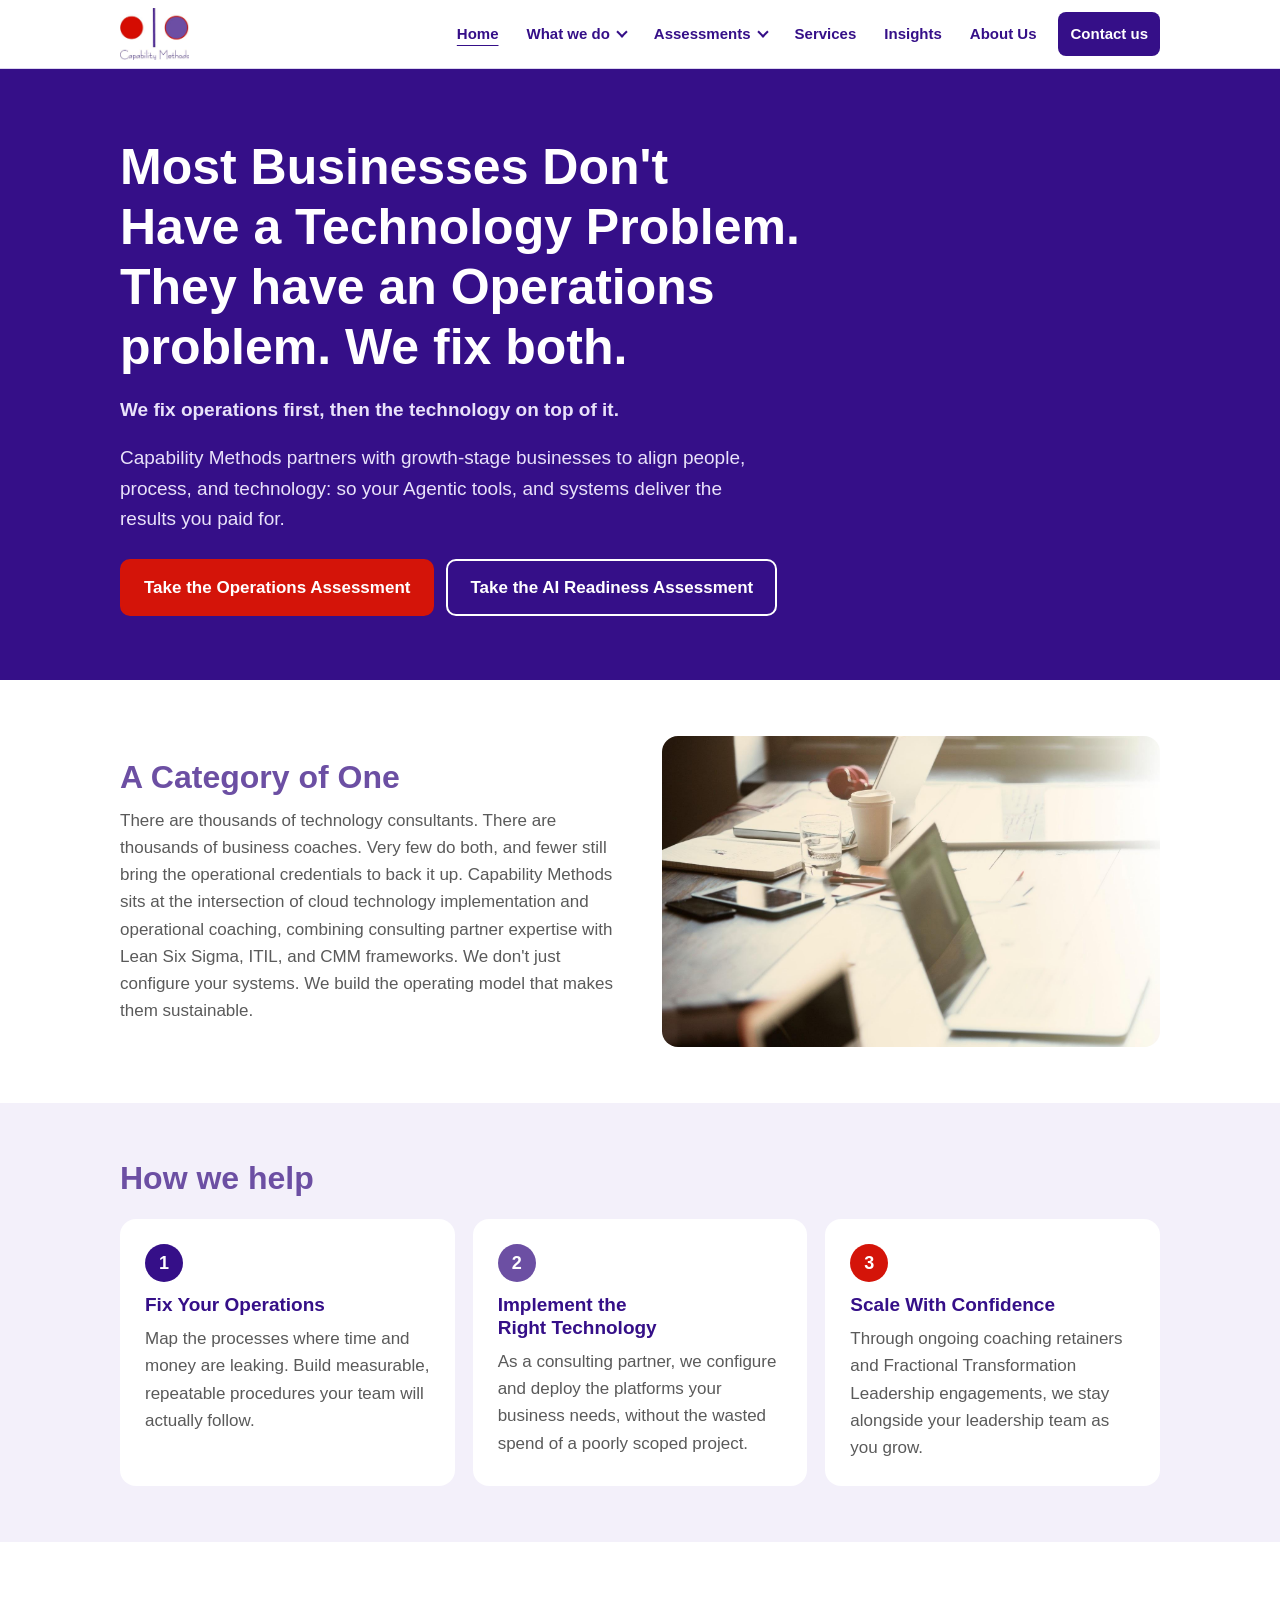
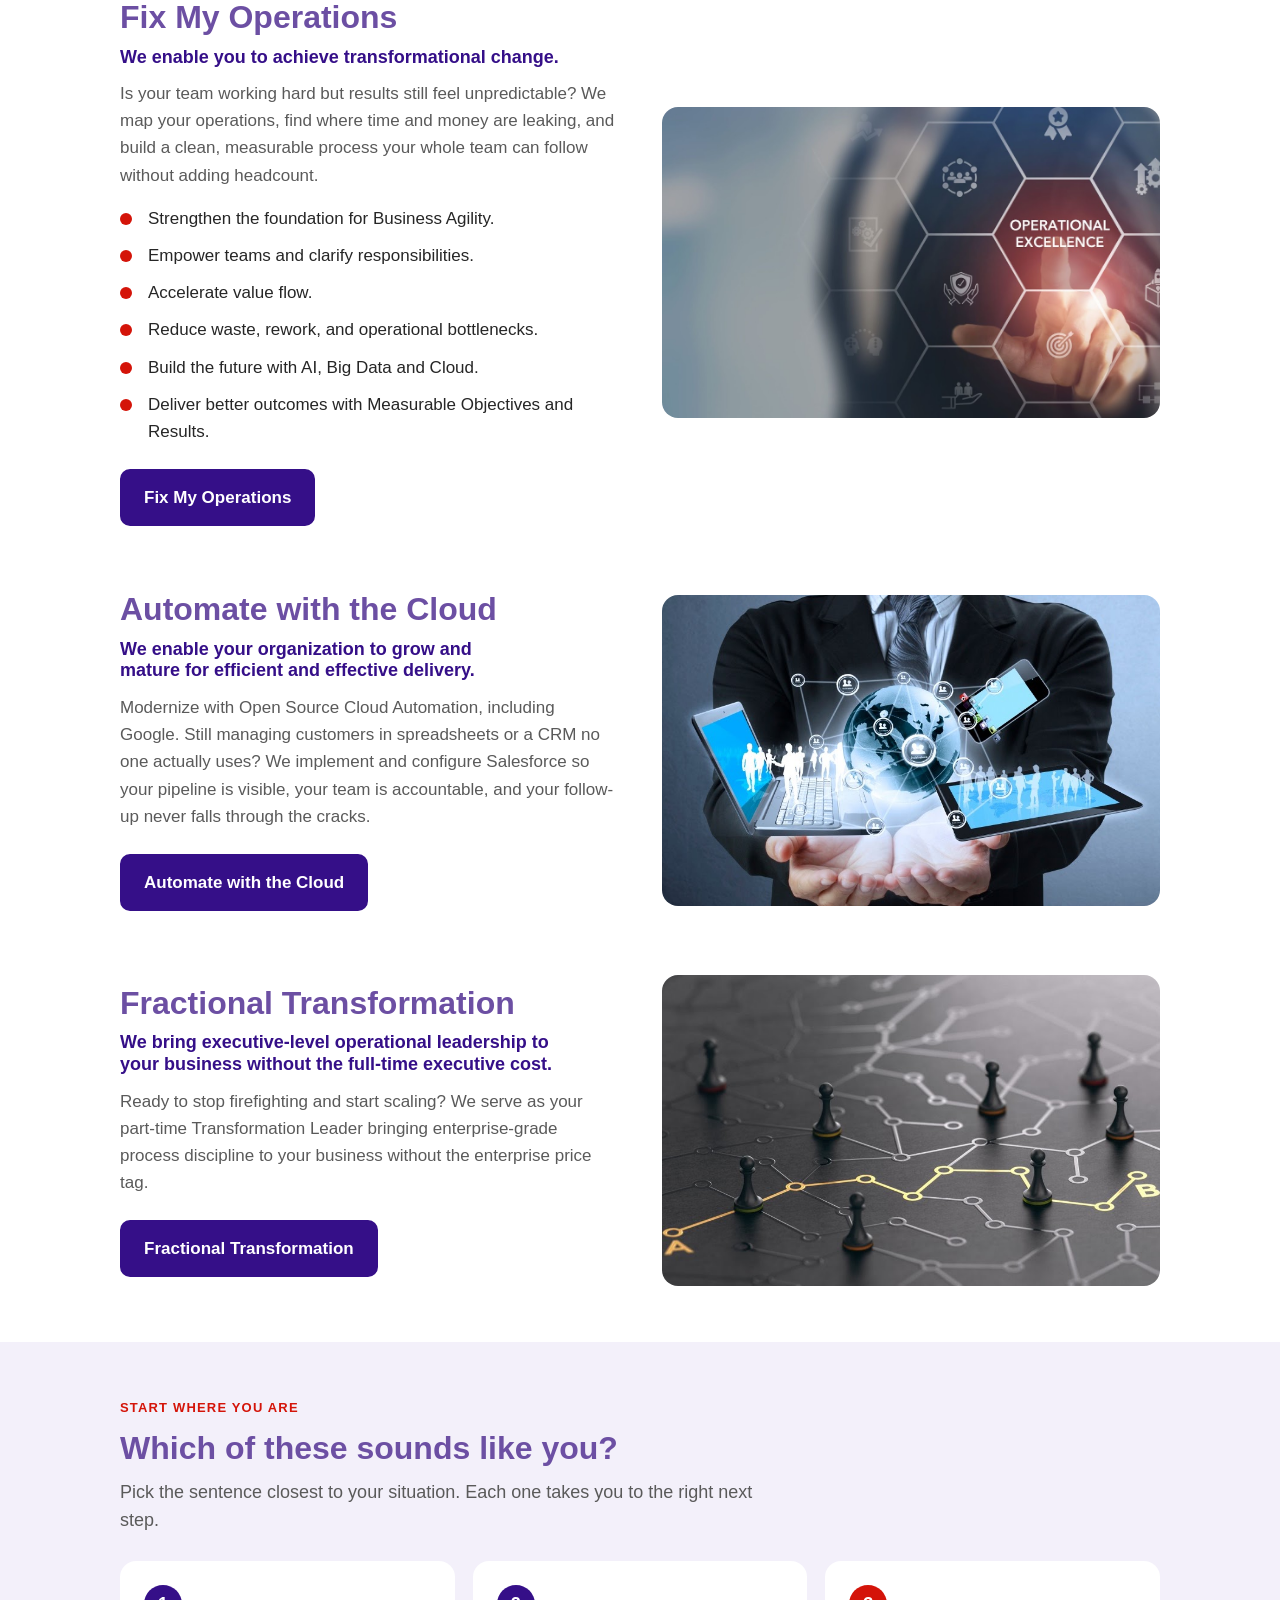
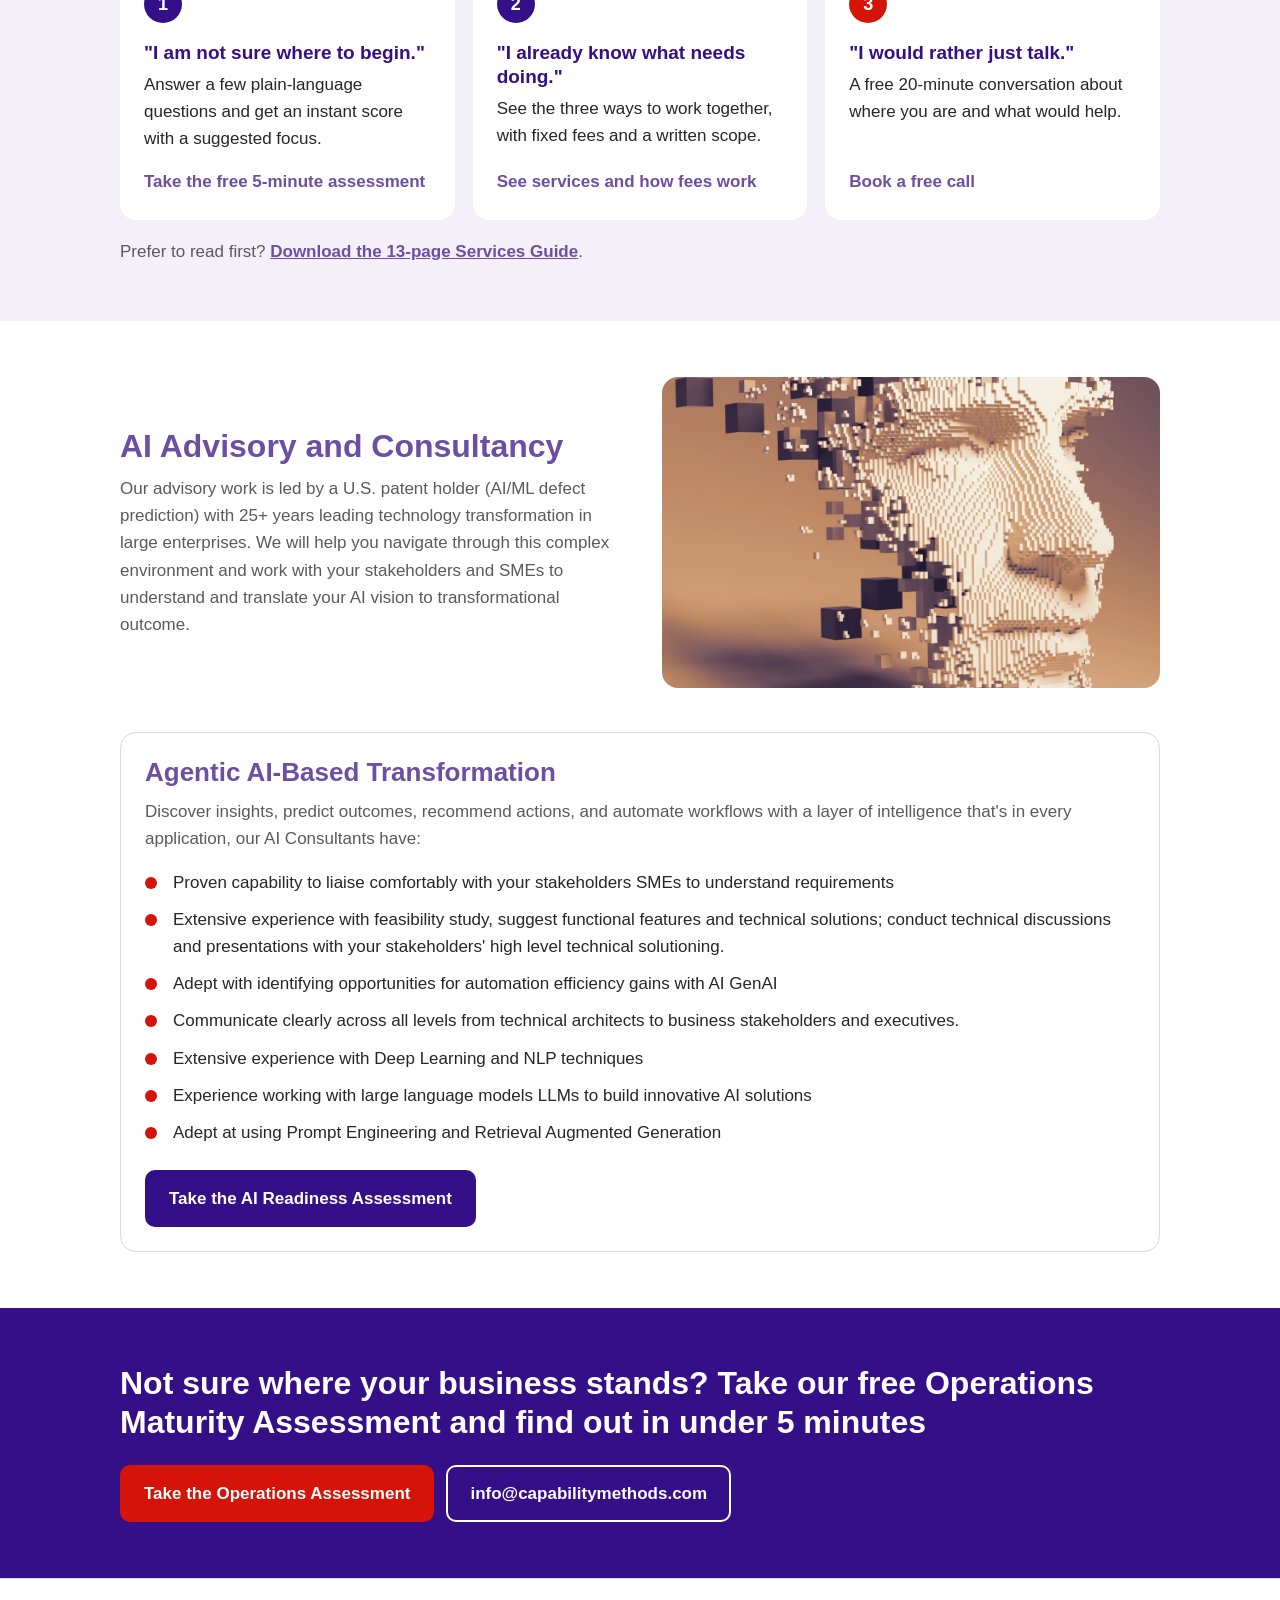
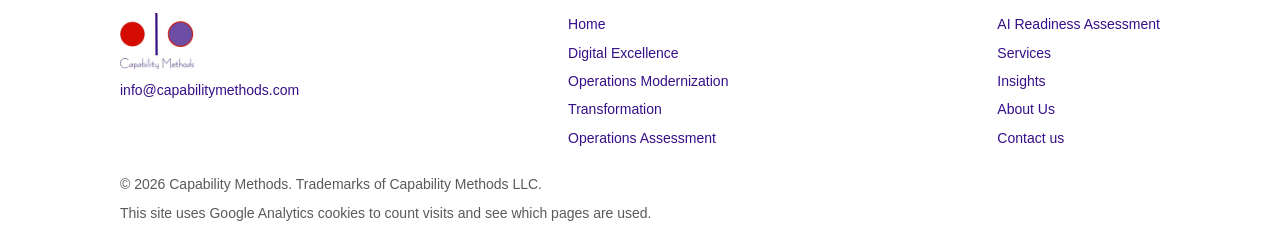
==== commit 85983cdf: "Remove unconfirmed Salesforce Partner and AI experience claims; add featured Principal Consultant, p" ====
--- a/index.html
+++ b/index.html
@@ -41,7 +41,8 @@
 <main>
 <!-- EDIT: words on this page are Mark's live Google Sites text (copied 16 Nov 2026). Change words only between the tags. -->
 <header class="hero"><div class="wrap">
-  <h1>Most Businesses Don't Have a Technology Problem. They have an Operations problem. we fix both</h1>
+  <h1>Most Businesses Don't Have a Technology Problem. They have an Operations problem. We fix both.</h1>
+  <p class="sub"><strong>We fix operations first, then the technology on top of it.</strong></p>
   <p class="sub">Capability Methods partners with growth-stage businesses to align people, process, and technology: so your Agentic tools, and systems deliver the results you paid for.</p>
   <div class="actions">
     <a class="btn red" href="/operations-maturity-assessment/">Take the Operations Assessment</a>
@@ -89,7 +90,7 @@
     <div>
       <h2>Automate with the Cloud</h2>
       <h3>We enable your organization to grow and mature for efficient and effective delivery.</h3>
-      <p>Modernize with Open Source Cloud Automation, including Google. Still managing customers in spreadsheets or a CRM no one actually uses? As a Salesforce Consulting Partner, we implement and configure Salesforce so your pipeline is visible, your team is accountable, and your follow-up never falls through the cracks.</p>
+      <p>Modernize with Open Source Cloud Automation, including Google. Still managing customers in spreadsheets or a CRM no one actually uses? We implement and configure Salesforce so your pipeline is visible, your team is accountable, and your follow-up never falls through the cracks.</p>
       <div class="actions"><a class="btn" href="/business-process-modernization/">Automate with the Cloud</a></div>
     </div>
     <div class="pic"><img src="/assets/img/connected-business.jpg" alt="" loading="lazy"></div>
@@ -122,7 +123,7 @@
   <div class="split flip">
     <div>
       <h2>AI Advisory and Consultancy</h2>
-      <p>Our Advisory Consulting team has over 25 years of experience in AI, Machine Learning, Neural Network and Predictive Modeling. We will help you navigate through this complex environment and work with your stakeholders and SMEs to understand and translate your AI vision to transformational outcome.</p>
+      <p>Our advisory work is led by a U.S. patent holder (AI/ML defect prediction) with 25+ years leading technology transformation in large enterprises. We will help you navigate through this complex environment and work with your stakeholders and SMEs to understand and translate your AI vision to transformational outcome.</p>
     </div>
     <div class="pic"><img src="/assets/img/ai.jpg" alt="" loading="lazy"></div>
   </div>
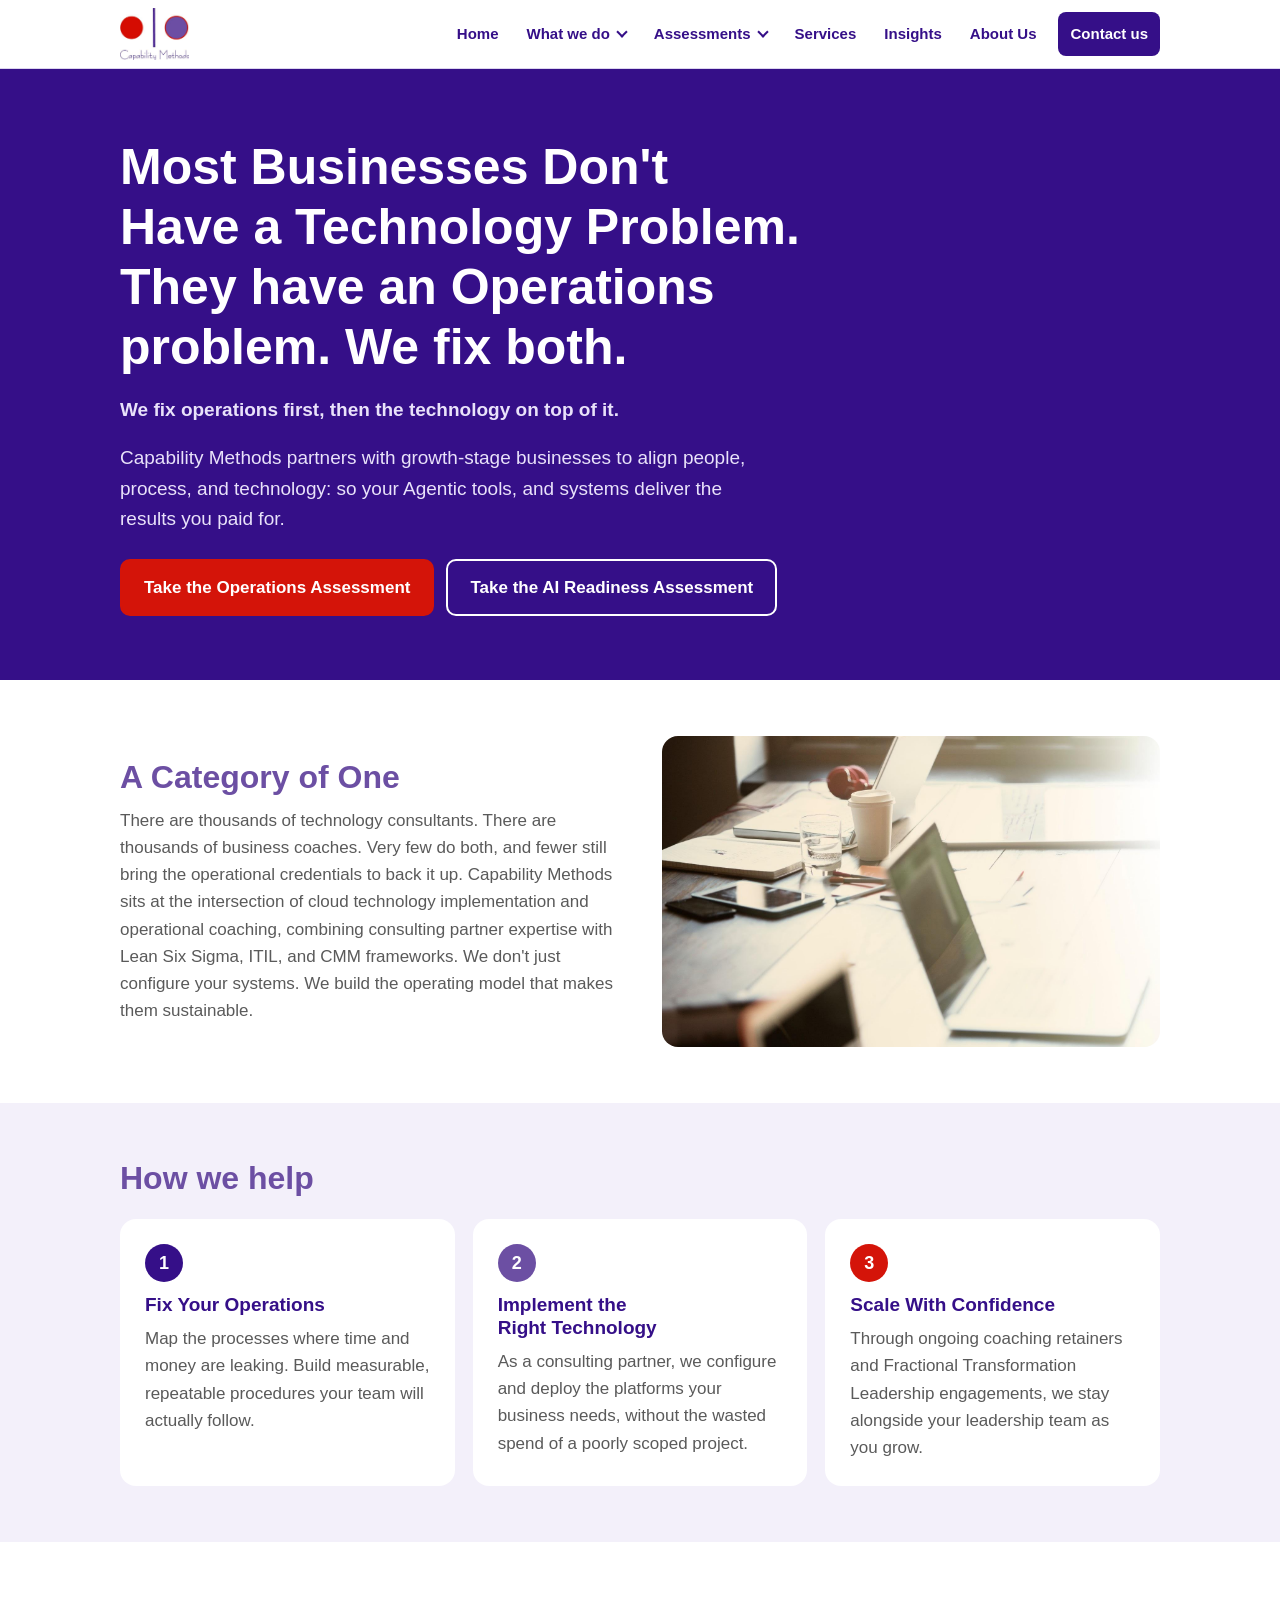
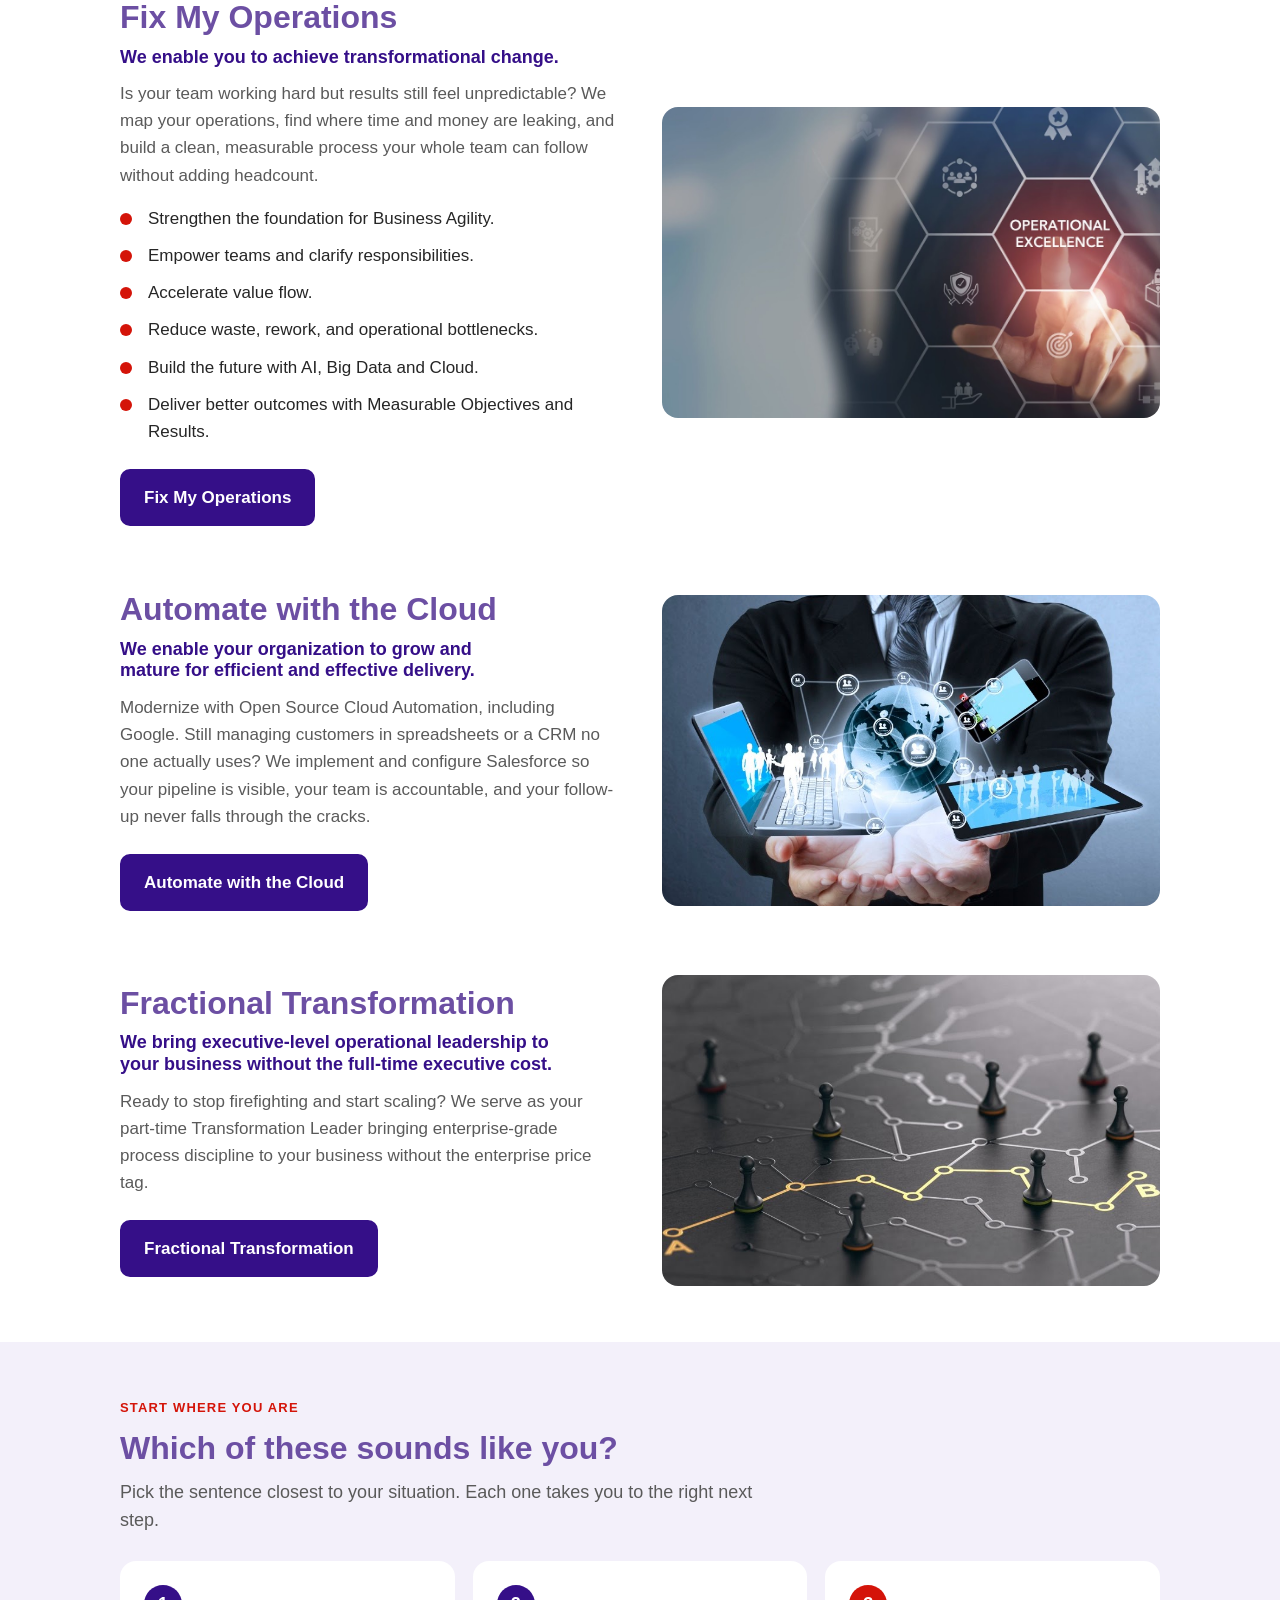
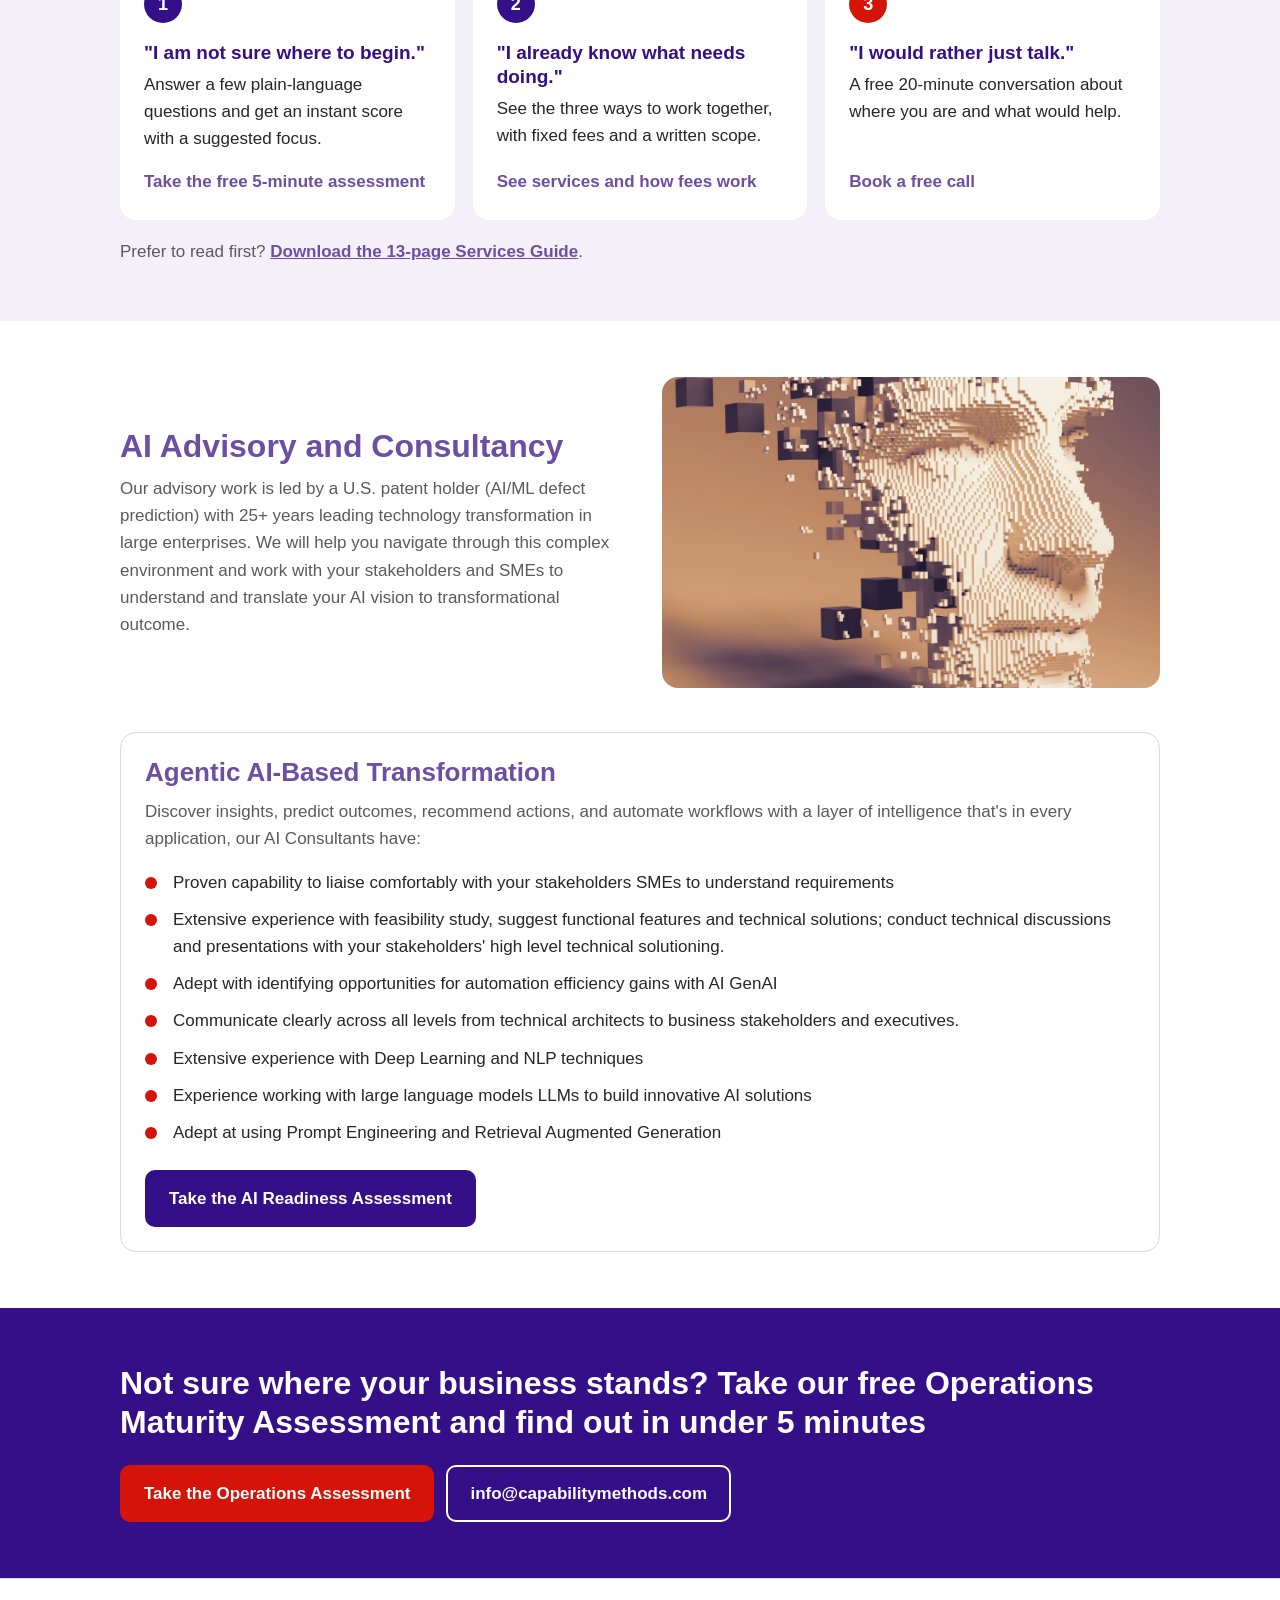
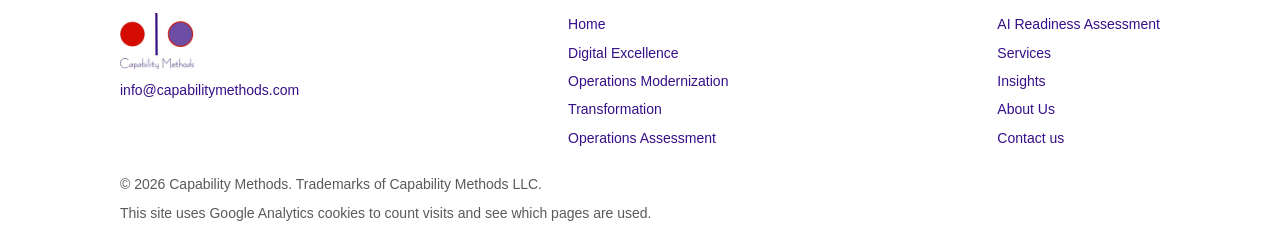
==== commit fadc1e8f: "Home canonical and sitemap point to the plain address Co-Authored-By: Claude Sonnet 5.5 <noreply@ant" ====
--- a/index.html
+++ b/index.html
@@ -5,11 +5,11 @@
 <meta name="viewport" content="width=device-width, initial-scale=1">
 <title>Capability Methods | People, process and technology for growth-stage businesses</title>
 <meta name="description" content="Capability Methods partners with growth-stage businesses to align people, process, and technology, so your Agentic tools and systems deliver the results you paid for.">
-<link rel="canonical" href="https://www.capabilitymethods.com/home/">
+<link rel="canonical" href="https://www.capabilitymethods.com/">
 <meta property="og:type" content="website">
 <meta property="og:title" content="Capability Methods | People, process and technology for growth-stage businesses">
 <meta property="og:description" content="Capability Methods partners with growth-stage businesses to align people, process, and technology, so your Agentic tools and systems deliver the results you paid for.">
-<meta property="og:url" content="https://www.capabilitymethods.com/home/">
+<meta property="og:url" content="https://www.capabilitymethods.com/">
 <meta property="og:image" content="https://www.capabilitymethods.com/assets/img/logo.png">
 <link rel="icon" href="/assets/img/logo.png">
 <link rel="stylesheet" href="/assets/site.css">
@@ -20,7 +20,7 @@
 <div class="nav"><div class="wrap">
   <a class="logo" href="https://www.capabilitymethods.com/home/"><img src="/assets/img/logo.png" alt="Capability Methods" width="246" height="174"></a>
   <details class="burger"><summary>Menu</summary></details>
-  <ul class="menu" aria-label="Main menu"><li><a href="https://www.capabilitymethods.com/home/" aria-current="page">Home</a></li><li><details><summary>What we do</summary><ul class="sub"><li><a href="https://www.capabilitymethods.com/operations-consulting/">Digital Excellence</a></li><li><a href="https://www.capabilitymethods.com/business-process-modernization/">Operations Modernization</a></li><li><a href="https://www.capabilitymethods.com/business-transformation-consulting/">Transformation</a></li></ul></details></li><li><details><summary>Assessments</summary><ul class="sub"><li><a href="https://www.capabilitymethods.com/operations-maturity-assessment/">Operations Assessment</a></li><li><a href="https://www.capabilitymethods.com/ai-readiness-assessment/">AI Readiness Assessment</a></li></ul></details></li><li><a href="https://services.capabilitymethods.com/">Services</a></li><li><a href="https://services.capabilitymethods.com/insights/">Insights</a></li><li><a href="https://www.capabilitymethods.com/about-capability-methods/">About Us</a></li><li class="contact"><a href="https://www.capabilitymethods.com/contact-us/">Contact us</a></li></ul>
+  <ul class="menu" aria-label="Main menu"><li><a href="https://www.capabilitymethods.com/home/">Home</a></li><li><details><summary>What we do</summary><ul class="sub"><li><a href="https://www.capabilitymethods.com/operations-consulting/">Digital Excellence</a></li><li><a href="https://www.capabilitymethods.com/business-process-modernization/">Operations Modernization</a></li><li><a href="https://www.capabilitymethods.com/business-transformation-consulting/">Transformation</a></li></ul></details></li><li><details><summary>Assessments</summary><ul class="sub"><li><a href="https://www.capabilitymethods.com/operations-maturity-assessment/">Operations Assessment</a></li><li><a href="https://www.capabilitymethods.com/ai-readiness-assessment/">AI Readiness Assessment</a></li></ul></details></li><li><a href="https://services.capabilitymethods.com/">Services</a></li><li><a href="https://services.capabilitymethods.com/insights/">Insights</a></li><li><a href="https://www.capabilitymethods.com/about-capability-methods/">About Us</a></li><li class="contact"><a href="https://www.capabilitymethods.com/contact-us/">Contact us</a></li></ul>
 </div></div>
 <script>
 (function () {
